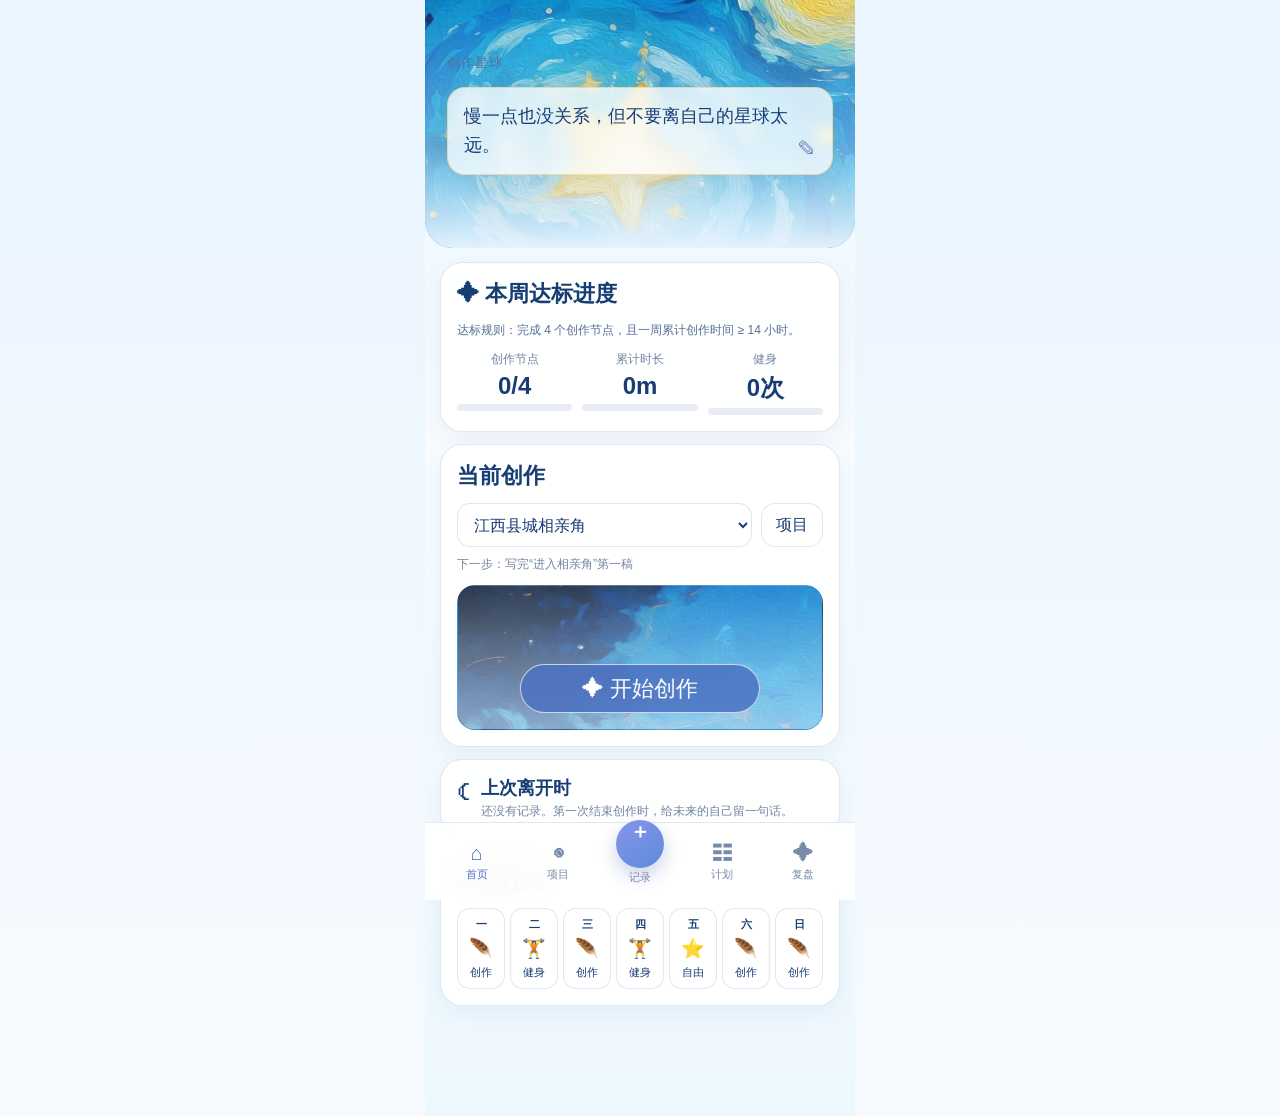
==== index.html @ fee869ae "Add files via upload" ====
<!doctype html>
<html lang="zh-CN">
<head>
<meta charset="utf-8">
<meta name="viewport" content="width=device-width,initial-scale=1,viewport-fit=cover">
<meta name="apple-mobile-web-app-capable" content="yes">
<meta name="theme-color" content="#eaf5ff">
<title>创作星球 · 测试版</title>
<style>
:root{
  --sky:#eaf5ff;--sky2:#f7fbff;--ink:#173d75;--muted:#7184a1;
  --card:rgba(255,255,255,.91);--line:rgba(113,145,188,.22);--gold:#f1bb4e;
  --violet:#7f79d8;--blue:#5a94df;--green:#5aaf8d;--cream:#fffaf1;
}
*{box-sizing:border-box}
html,body{margin:0;background:linear-gradient(180deg,var(--sky),#f7fbff);color:var(--ink);font-family:-apple-system,BlinkMacSystemFont,"SF Pro Text","PingFang SC","Hiragino Sans GB","Microsoft YaHei",sans-serif}
body{min-height:100vh}
button,input,select,textarea{font:inherit}
button{cursor:pointer}
#app{max-width:430px;margin:0 auto;min-height:100vh;padding-bottom:92px;background:linear-gradient(180deg,#eaf5ff 0%,#f8fcff 40%,#eef8ff 100%)}
.hero{height:248px;position:relative;background-size:cover;background-position:center;border-bottom-left-radius:28px;border-bottom-right-radius:28px;overflow:hidden}
.hero:after{content:"";position:absolute;inset:0;background:linear-gradient(180deg,rgba(255,255,255,.04),rgba(234,245,255,.38) 58%,rgba(234,245,255,.96))}
.heroText{position:absolute;z-index:2;left:22px;right:22px;top:max(54px,calc(env(safe-area-inset-top) + 20px))}
.kicker{font-size:13px;letter-spacing:.08em;color:#55719b}
.title{font-family:"STKaiti","KaiTi","Songti SC",serif;font-weight:700;font-size:38px;line-height:1.05;margin-top:6px;color:#173d75;text-shadow:0 1px 0 rgba(255,255,255,.65)}
.quote{margin-top:15px;background:rgba(255,255,255,.77);backdrop-filter:blur(7px);border:1px solid rgba(233,188,89,.45);border-radius:18px;padding:14px 40px 14px 16px;position:relative;font-family:"STKaiti","KaiTi","Songti SC",serif;font-size:18px;line-height:1.6;box-shadow:0 8px 24px rgba(44,88,133,.07)}
.quote .edit{position:absolute;right:10px;bottom:10px;border:0;background:transparent;color:#6e83b7;font-size:18px}
.content{padding:14px 15px 6px}
.card{background:var(--card);border:1px solid var(--line);border-radius:22px;padding:16px;box-shadow:0 8px 24px rgba(39,92,139,.07);margin-bottom:12px}
.sectionTitle{font-family:"STKaiti","KaiTi","Songti SC",serif;font-size:22px;font-weight:700;margin:0 0 12px}
.small{font-size:12px;color:var(--muted)}
.stats{display:grid;grid-template-columns:repeat(3,1fr);gap:10px}
.stat{text-align:center;min-width:0}
.stat strong{display:block;font-size:24px;font-weight:700;margin:4px 0}
.bar{height:7px;border-radius:99px;background:#e8edf5;overflow:hidden}
.bar span{display:block;height:100%;border-radius:99px;background:linear-gradient(90deg,var(--violet),var(--blue))}
.goalRule{font-size:12px;color:#577095;margin-bottom:10px;line-height:1.5}
.projectPicker{display:flex;gap:9px;align-items:center}
.projectPicker select{flex:1}
select,input,textarea{width:100%;min-height:44px;border-radius:13px;border:1px solid var(--line);padding:10px 12px;background:#fff;color:var(--ink);font-size:16px}
textarea{min-height:84px;resize:vertical}
.primary{border:0;background:linear-gradient(135deg,#7488de,#5f91dc);color:#fff;border-radius:16px;min-height:48px;padding:10px 18px;font-weight:700;box-shadow:0 7px 16px rgba(79,105,190,.2)}
.secondary{border:1px solid var(--line);background:#fff;color:var(--ink);border-radius:14px;min-height:44px;padding:9px 14px}
.createGate{margin-top:12px;border-radius:18px;overflow:hidden;position:relative;height:145px;background-image:linear-gradient(180deg,rgba(255,255,255,.1),rgba(255,255,255,.35)),url("./hero5.jpg");background-size:cover;background-position:center 58%;border:1px solid rgba(91,137,193,.18)}
.createGate:after{content:"";position:absolute;inset:0;background:linear-gradient(180deg,rgba(255,255,255,.05),rgba(255,255,255,.28))}
.gateButton{position:absolute;z-index:2;left:50%;bottom:16px;transform:translateX(-50%);width:66%;min-height:49px;border:1px solid rgba(255,255,255,.7);background:rgba(75,112,194,.84);backdrop-filter:blur(6px);color:white;border-radius:999px;font-family:"STKaiti","KaiTi",serif;font-size:22px}
.nextStep{display:flex;gap:10px;align-items:flex-start}
.nextStep .moon{font-size:27px}
.weekStrip{display:grid;grid-template-columns:repeat(7,1fr);gap:5px}
.dayChip{text-align:center;border:1px solid var(--line);background:#fff;border-radius:13px;padding:8px 2px;font-size:11px;min-width:0}
.dayChip .icon{font-size:19px;display:block;margin:5px 0}
.dayChip.done{background:#f2f0ff}
.projectItem{display:grid;grid-template-columns:56px 1fr auto;gap:11px;align-items:center;padding:12px 0;border-bottom:1px solid var(--line)}
.projectItem:last-child{border-bottom:0}
.projectThumb{width:56px;height:56px;border-radius:15px;background-size:cover;background-position:center}
.projectName{font-weight:700;font-size:17px}
.tag{display:inline-block;font-size:11px;border-radius:999px;padding:3px 8px;background:#eef1ff;color:#6b70b7;margin-left:6px}
.pill{border:1px solid #8aa4da;background:#fff;color:#506ba8;border-radius:999px;padding:8px 11px;font-size:12px;white-space:nowrap}
.addRow{display:grid;grid-template-columns:1fr auto;gap:8px}
.weekRow{display:grid;grid-template-columns:48px 1fr auto;gap:10px;align-items:center;padding:11px 0;border-bottom:1px solid var(--line)}
.weekRow:last-child{border-bottom:0}
.dayBadge{height:38px;display:grid;place-items:center;border-radius:12px;background:#f0f3ff;font-family:"STKaiti","KaiTi",serif;font-size:17px}
.weekMeta{font-size:13px;color:#657b9c;margin-top:3px}
.editBtn{border:0;background:#f6f8ff;color:#6c79b9;border-radius:12px;padding:9px 10px}
.timer{font-size:46px;text-align:center;letter-spacing:.04em;font-weight:700;color:#5d84c8;font-variant-numeric:tabular-nums;padding:20px 0}
.sessionMeta{display:grid;grid-template-columns:1fr 1fr;gap:9px}
.moods{display:flex;gap:8px}
.mood{flex:1;border:1px solid var(--line);background:#fff;border-radius:13px;min-height:45px}
.mood.sel{background:#eff2ff;border-color:#8f98dc}
.reviewGrid{display:grid;grid-template-columns:1fr 1fr;gap:10px}
.reviewBox{background:#fff;border:1px solid var(--line);border-radius:16px;padding:13px}
.listLine{display:flex;justify-content:space-between;gap:12px;padding:8px 0;border-bottom:1px dashed var(--line);font-size:14px}
.bottomNav{position:fixed;z-index:20;left:50%;transform:translateX(-50%);bottom:0;width:min(430px,100%);background:rgba(255,255,255,.93);backdrop-filter:blur(18px);border-top:1px solid var(--line);padding:8px 12px calc(8px + env(safe-area-inset-bottom));display:grid;grid-template-columns:repeat(5,1fr);gap:2px}
.nav{border:0;background:transparent;color:#778aa8;padding:7px 2px;font-size:11px}
.nav b{display:block;font-size:20px;line-height:1.15;margin-bottom:2px}
.nav.active{color:#4d6fc2}
.plus{width:48px;height:48px;border-radius:50%;margin:-18px auto 0;background:linear-gradient(145deg,#8795e9,#5d8bdb);color:white;font-size:29px;box-shadow:0 8px 18px rgba(72,98,181,.28)}
.page{display:none}.page.active{display:block}
.modal{position:fixed;z-index:50;inset:0;background:rgba(34,53,86,.28);display:none;align-items:flex-end;justify-content:center}
.modal.open{display:flex}
.sheet{width:min(430px,100%);background:#f8fbff;border-radius:26px 26px 0 0;padding:18px 16px calc(18px + env(safe-area-inset-bottom));max-height:82vh;overflow:auto}
.formLabel{font-size:13px;color:#627897;margin:12px 0 6px}
.row2{display:grid;grid-template-columns:1fr 1fr;gap:8px}
.actionRow{display:flex;gap:8px;margin-top:14px}
.actionRow button{flex:1}
.toast{position:fixed;z-index:80;left:50%;transform:translateX(-50%);bottom:95px;background:#23466f;color:#fff;padding:10px 14px;border-radius:999px;font-size:13px;opacity:0;pointer-events:none;transition:.2s}
.toast.show{opacity:1}
@media(max-width:370px){.title{font-size:34px}.stats{gap:5px}.stat strong{font-size:20px}.weekStrip{gap:3px}.dayChip{font-size:10px}}
</style>
<link rel="manifest" href="./manifest.webmanifest"><link rel="apple-touch-icon" href="./icon-192.png"></head>
<body>
<div id="app">

<section id="home" class="page active">
  <div class="hero" style="background-image:url('./hero1.jpg')">
    <div class="heroText">
      <div class="kicker">创作星球</div>
      <div class="quote"><span id="homeQuote">慢一点也没关系，但不要离自己的星球太远。</span><button class="edit" id="editQuote">✎</button></div>
    </div>
  </div>
  <div class="content">
    <div class="card">
      <div class="sectionTitle">✦ 本周达标进度</div>
      <div class="goalRule">达标规则：完成 4 个创作节点，且一周累计创作时间 ≥ 14 小时。</div>
      <div class="stats">
        <div class="stat"><span class="small">创作节点</span><strong id="nodeStat">0/4</strong><div class="bar"><span id="nodeBar" style="width:0%"></span></div></div>
        <div class="stat"><span class="small">累计时长</span><strong id="weekTimeStat">0h</strong><div class="bar"><span id="timeBar" style="width:0%"></span></div></div>
        <div class="stat"><span class="small">健身</span><strong id="gymStat">0次</strong><div class="bar"><span id="gymBar" style="width:0%;background:linear-gradient(90deg,#7ac1a3,#5aaa8d)"></span></div></div>
      </div>
    </div>

    <div class="card">
      <div class="sectionTitle">当前创作</div>
      <div class="projectPicker"><select id="homeProject"></select><button class="secondary" id="goProjects">项目</button></div>
      <div class="small" style="margin-top:9px">下一步：<span id="homeNext">给这个项目留一个下一步入口。</span></div>
      <div class="createGate">
        <button class="gateButton" id="startFromHome">✦ 开始创作</button>
      </div>
    </div>

    <div class="card nextStep">
      <div class="moon">☾</div>
      <div><div class="sectionTitle" style="font-size:18px;margin-bottom:3px">上次离开时</div><div id="lastLeave" class="small">还没有记录。第一次结束创作时，给未来的自己留一句话。</div></div>
    </div>

    <div class="card">
      <div class="sectionTitle">本周计划</div>
      <div id="weekStrip" class="weekStrip"></div>
    </div>
  </div>
</section>

<section id="projects" class="page">
  <div class="hero" style="background-image:url('./hero2.jpg')">
    <div class="heroText"><div class="kicker">把每一个想法，孕育成一颗星球</div><div class="title">项目星系</div></div>
  </div>
  <div class="content">
    <div class="card">
      <div class="sectionTitle">✦ 开启一个新星球</div>
      <div class="addRow"><input id="newProjectName" placeholder="项目名，例如：县城就业"><button class="primary" id="addProject">＋ 新建</button></div>
    </div>
    <div class="card">
      <div class="sectionTitle">我的项目</div>
      <div id="projectList"></div>
    </div>
  </div>
</section>

<section id="session" class="page">
  <div class="hero" style="background-image:url('./hero5.jpg')">
    <div class="heroText"><div class="kicker">走进那条路，进入你的故事</div><div class="title">开始创作</div></div>
  </div>
  <div class="content">
    <div class="card">
      <div class="formLabel">选择项目</div><select id="sessionProject"></select>
      <div class="formLabel">这次做什么</div>
      <div class="sessionMeta"><select id="sessionType"><option>写作</option><option>研究</option><option>剪辑</option><option>拍摄</option><option>采访</option><option>分镜</option><option>阅读输入</option><option>复盘</option><option>其他</option></select><input id="sessionGoal" placeholder="只推进一件事"></div>
      <div id="timer" class="timer">00:00:00</div>
      <div class="actionRow"><button class="primary" id="timerBtn">开始计时</button><button class="secondary" id="manualBtn">手动补录</button></div>
    </div>
  </div>
</section>

<section id="week" class="page">
  <div class="hero" style="background-image:url('./hero4.jpg')">
    <div class="heroText"><div class="kicker">计划是边界，不是考勤</div><div class="title">本周计划</div></div>
  </div>
  <div class="content">
    <div class="card">
      <div class="sectionTitle">七天都可以调整</div>
      <div class="small">默认周二、周四健身；周一、周三、周六、周日为创作节点。任何一天都可改类型、时间和是否算创作节点。</div>
      <div id="weekList" style="margin-top:8px"></div>
    </div>
  </div>
</section>

<section id="review" class="page">
  <div class="hero" style="background-image:url('./hero3.jpg')">
    <div class="heroText"><div class="kicker">每一次回望，都是与未来的自己对话</div><div class="title">本周复盘</div></div>
  </div>
  <div class="content">
    <div class="card">
      <div class="sectionTitle">本周结果</div>
      <div class="stats">
        <div class="stat"><span class="small">创作节点</span><strong id="reviewNodes">0/4</strong></div>
        <div class="stat"><span class="small">累计创作</span><strong id="reviewHours">0h</strong></div>
        <div class="stat"><span class="small">是否达标</span><strong id="reviewPass">未达标</strong></div>
      </div>
    </div>
    <div class="reviewGrid">
      <div class="reviewBox"><div class="sectionTitle" style="font-size:18px">时间去了哪里</div><div id="typeBreak"></div></div>
      <div class="reviewBox"><div class="sectionTitle" style="font-size:18px">项目投入</div><div id="projectBreak"></div></div>
    </div>
    <div class="card">
      <div class="sectionTitle">这周我做成了什么</div><textarea id="weekDone" placeholder="一句话就够了。"></textarea>
      <div class="sectionTitle" style="margin-top:14px">下周最重要的一个作品增量</div><input id="nextWeekGoal" placeholder="例如：写完相亲角前两部分">
      <button class="primary" id="saveReview" style="width:100%;margin-top:12px">保存本周复盘</button>
    </div>
    <div class="card">
      <div class="sectionTitle">最近创作记录</div>
      <div id="recentLogs"></div>
    </div>
  </div>
</section>

<nav class="bottomNav">
  <button class="nav active" data-page="home"><b>⌂</b>首页</button>
  <button class="nav" data-page="projects"><b>◉</b>项目</button>
  <button class="nav" data-page="session"><b class="plus">＋</b>记录</button>
  <button class="nav" data-page="week"><b>☷</b>计划</button>
  <button class="nav" data-page="review"><b>✦</b>复盘</button>
</nav>
</div>

<div id="quoteModal" class="modal"><div class="sheet">
  <div class="sectionTitle">修改顶部鼓励语</div><textarea id="quoteInput"></textarea>
  <div class="actionRow"><button class="secondary" data-close>取消</button><button class="primary" id="saveQuote">保存</button></div>
</div></div>

<div id="planModal" class="modal"><div class="sheet">
  <div class="sectionTitle" id="planTitle">调整计划</div>
  <div class="formLabel">类型</div><select id="planType"><option>创作</option><option>健身</option><option>自由</option><option>休息</option></select>
  <div class="row2"><div><div class="formLabel">开始</div><input id="planStart" type="time"></div><div><div class="formLabel">结束</div><input id="planEnd" type="time"></div></div>
  <div class="formLabel">是否计为创作节点</div><select id="planNode"><option value="true">是</option><option value="false">否</option></select>
  <div class="formLabel">备注</div><input id="planNote" placeholder="例如：完整创作日 / 健身">
  <div class="actionRow"><button class="secondary" data-close>取消</button><button class="primary" id="savePlan">保存</button></div>
</div></div>

<div id="endModal" class="modal"><div class="sheet">
  <div class="sectionTitle">结束这次创作</div>
  <div class="small">本次时长：<b id="endDuration">0分钟</b></div>
  <div class="formLabel">这次推进了什么？</div><textarea id="endDone"></textarea>
  <div class="formLabel">下一次从哪里继续？</div><textarea id="endNext"></textarea>
  <div class="formLabel">今天进入状态怎么样？</div>
  <div class="moods"><button class="mood" data-mood="很难进去">😵 很难</button><button class="mood" data-mood="慢慢进去了">🙂 慢慢进入</button><button class="mood" data-mood="很沉浸">✦ 很沉浸</button></div>
  <div class="actionRow"><button class="secondary" data-close>返回计时</button><button class="primary" id="saveSession">保存记录</button></div>
</div></div>

<div id="manualModal" class="modal"><div class="sheet">
  <div class="sectionTitle">手动补录</div>
  <div class="formLabel">日期</div><input id="manualDate" type="date">
  <div class="row2"><div><div class="formLabel">项目</div><select id="manualProject"></select></div><div><div class="formLabel">类型</div><select id="manualType"><option>写作</option><option>研究</option><option>剪辑</option><option>拍摄</option><option>采访</option><option>分镜</option><option>阅读输入</option><option>复盘</option><option>其他</option></select></div></div>
  <div class="formLabel">分钟</div><input id="manualMinutes" type="number" min="1" max="900" value="60">
  <div class="formLabel">推进了什么</div><textarea id="manualDone"></textarea>
  <div class="actionRow"><button class="secondary" data-close>取消</button><button class="primary" id="saveManual">保存</button></div>
</div></div>

<div id="toast" class="toast">已保存</div>

<script>
(()=>{
const KEY="creativePlanetPrototypeV2";
const defaults={
 quote:"慢一点也没关系，但不要离自己的星球太远。",
 projects:[
  {id:"p1",name:"江西县城相亲角",stage:"口稿阶段",next:"写完“进入相亲角”第一稿"},
  {id:"p2",name:"神明的观众席",stage:"复盘阶段",next:"整理人物与声音复盘"},
  {id:"p3",name:"人类研究报告",stage:"设定阶段",next:"补人物与世界观笔记"}
 ],
 currentProject:"p1",
 week:[
  {day:"周一",type:"创作",start:"21:00",end:"22:00",node:true,note:"创作连接"},
  {day:"周二",type:"健身",start:"19:30",end:"21:00",node:false,note:"健身 / 运动"},
  {day:"周三",type:"创作",start:"21:00",end:"22:00",node:true,note:"推进项目"},
  {day:"周四",type:"健身",start:"19:30",end:"21:00",node:false,note:"健身 / 运动"},
  {day:"周五",type:"自由",start:"",end:"",node:false,note:"休息 / 社交 / 活动"},
  {day:"周六",type:"创作",start:"09:30",end:"18:30",node:true,note:"完整创作日"},
  {day:"周日",type:"创作",start:"14:00",end:"18:00",node:true,note:"半天创作"}
 ],
 logs:[],
 review:{done:"",goal:""},
 timer:null
};
let S;
try{S=JSON.parse(localStorage.getItem(KEY))||defaults}catch(e){S=defaults}
S={...defaults,...S};
S.projects=S.projects?.length?S.projects:defaults.projects;
S.week=S.week?.length===7?S.week:defaults.week;
S.logs=Array.isArray(S.logs)?S.logs:[];
const $=id=>document.getElementById(id);
const save=()=>localStorage.setItem(KEY,JSON.stringify(S));
const esc=s=>String(s??"").replace(/[&<>"']/g,c=>({"&":"&amp;","<":"&lt;",">":"&gt;",'"':"&quot;","'":"&#39;"}[c]));
function toast(t){$("toast").textContent=t;$("toast").classList.add("show");setTimeout(()=>$("toast").classList.remove("show"),1400)}
function iso(d=new Date()){return d.getFullYear()+"-"+String(d.getMonth()+1).padStart(2,"0")+"-"+String(d.getDate()).padStart(2,"0")}
function startWeek(){let d=new Date();d.setHours(0,0,0,0);let n=(d.getDay()+6)%7;d.setDate(d.getDate()-n);return d}
function inThisWeek(date){let d=new Date(date+"T12:00:00"),a=startWeek(),b=new Date(a);b.setDate(b.getDate()+7);return d>=a&&d<b}
function weeklyLogs(){return S.logs.filter(l=>inThisWeek(l.date))}
function minsFmt(m){if(m<60)return m+"m";let h=Math.floor(m/60),r=m%60;return r?h+"h "+r+"m":h+"h"}
function getProject(id){return S.projects.find(p=>p.id===id)||S.projects[0]}
function current(){return getProject(S.currentProject)}
function iconFor(t){return t==="创作"?"🪶":t==="健身"?"🏋️":t==="自由"?"⭐":"☾"}
function refreshSelects(){
 const opts=S.projects.map(p=>`<option value="${p.id}">${esc(p.name)}</option>`).join("");
 ["homeProject","sessionProject","manualProject"].forEach(id=>{$(id).innerHTML=opts});
 $("homeProject").value=S.currentProject;$("sessionProject").value=S.currentProject;$("manualProject").value=S.currentProject;
}
function nodeCount(){
 const logs=weeklyLogs();
 // node is complete when a creative-node day has any logged creative time OR the user manually completed via a log that day.
 const ws=startWeek();
 return S.week.filter((w,i)=>{
   if(!w.node)return false;
   let d=new Date(ws);d.setDate(d.getDate()+i);let ds=iso(d);
   return logs.some(l=>l.date===ds && l.minutes>0);
 }).length;
}
function gymCount(){
 const ws=startWeek(),logs=weeklyLogs();
 return S.week.filter((w,i)=>{
   if(w.type!=="健身")return false;
   let d=new Date(ws);d.setDate(d.getDate()+i);let ds=iso(d);
   return logs.some(l=>l.date===ds && l.type==="健身");
 }).length;
}
function weekMinutes(){return weeklyLogs().filter(l=>l.type!=="健身").reduce((a,b)=>a+Number(b.minutes||0),0)}
function renderHome(){
 $("homeQuote").textContent=S.quote;
 const nc=nodeCount(),wm=weekMinutes(),gc=gymCount();
 $("nodeStat").textContent=nc+"/4";$("weekTimeStat").textContent=minsFmt(wm);$("gymStat").textContent=gc+"次";
 $("nodeBar").style.width=Math.min(100,nc/4*100)+"%";$("timeBar").style.width=Math.min(100,wm/840*100)+"%";$("gymBar").style.width=Math.min(100,gc/2*100)+"%";
 const p=current();$("homeProject").value=p.id;$("homeNext").textContent=p.next||"给这个项目留一个下一步入口。";
 const recent=[...S.logs].sort((a,b)=>(b.date+b.createdAt).localeCompare(a.date+a.createdAt))[0];
 $("lastLeave").textContent=recent?.next?recent.next:"还没有记录。第一次结束创作时，给未来的自己留一句话。";
 const ws=startWeek();$("weekStrip").innerHTML=S.week.map((w,i)=>{let d=new Date(ws);d.setDate(d.getDate()+i);let done=S.logs.some(l=>l.date===iso(d)&&l.minutes>0&&(w.node?true:l.type==="健身"));return `<div class="dayChip ${done?"done":""}"><b>${w.day.replace("周","")}</b><span class="icon">${iconFor(w.type)}</span>${esc(w.type)}${done?"<div>✓</div>":""}</div>`}).join("");
}
function renderProjects(){
 $("projectList").innerHTML=S.projects.map((p,i)=>{
   let m=S.logs.filter(l=>l.projectId===p.id).reduce((a,b)=>a+Number(b.minutes||0),0);
   return `<div class="projectItem">
     <div class="projectThumb" style="background-image:url('${['./hero1.jpg','./hero2.jpg','./hero3.jpg'][i%3]}')"></div>
     <div><div class="projectName">${esc(p.name)}<span class="tag">${esc(p.stage||"进行中")}</span></div><div class="small" style="margin-top:4px">累计 ${minsFmt(m)} · 下一步：${esc(p.next||"未设置")}</div></div>
     <button class="pill" data-current="${p.id}">${S.currentProject===p.id?"当前项目":"设为当前"}</button></div>`;
 }).join("");
 document.querySelectorAll("[data-current]").forEach(b=>b.onclick=()=>{S.currentProject=b.dataset.current;save();refreshAll();toast("已切换当前项目")});
}
function renderWeek(){
 $("weekList").innerHTML=S.week.map((w,i)=>`<div class="weekRow"><div class="dayBadge">${w.day}</div><div><b>${iconFor(w.type)} ${esc(w.type)}</b><div class="weekMeta">${w.start&&w.end?w.start+"–"+w.end:"自由安排"} · ${w.node?"计入创作节点":"不计创作节点"} · ${esc(w.note||"")}</div></div><button class="editBtn" data-editday="${i}">调整</button></div>`).join("");
 document.querySelectorAll("[data-editday]").forEach(b=>b.onclick=()=>openPlan(Number(b.dataset.editday)));
}
function groupBy(field){
 const m={};weeklyLogs().filter(l=>l.type!=="健身").forEach(l=>{let k=field==="project"?getProject(l.projectId)?.name||"未知":l.type;m[k]=(m[k]||0)+Number(l.minutes||0)});return Object.entries(m).sort((a,b)=>b[1]-a[1])
}
function renderReview(){
 const n=nodeCount(),m=weekMinutes();$("reviewNodes").textContent=n+"/4";$("reviewHours").textContent=minsFmt(m);$("reviewPass").textContent=(n>=4&&m>=840)?"已达标":"未达标";
 $("typeBreak").innerHTML=groupBy("type").map(([k,v])=>`<div class="listLine"><span>${esc(k)}</span><b>${minsFmt(v)}</b></div>`).join("")||'<div class="small">还没有本周记录。</div>';
 $("projectBreak").innerHTML=groupBy("project").map(([k,v])=>`<div class="listLine"><span>${esc(k)}</span><b>${minsFmt(v)}</b></div>`).join("")||'<div class="small">还没有本周记录。</div>';
 $("weekDone").value=S.review?.done||"";$("nextWeekGoal").value=S.review?.goal||"";
 $("recentLogs").innerHTML=[...S.logs].sort((a,b)=>(b.date+b.createdAt).localeCompare(a.date+a.createdAt)).slice(0,8).map(l=>`<div class="listLine"><span>${l.date} · ${esc(getProject(l.projectId)?.name||"项目")} · ${esc(l.type)}</span><b>${minsFmt(l.minutes)}</b></div>`).join("")||'<div class="small">还没有创作记录。</div>';
}
function refreshAll(){refreshSelects();renderHome();renderProjects();renderWeek();renderReview()}
function showPage(id){document.querySelectorAll(".page").forEach(p=>p.classList.toggle("active",p.id===id));document.querySelectorAll(".nav").forEach(n=>n.classList.toggle("active",n.dataset.page===id));window.scrollTo({top:0,behavior:"smooth"});if(id==="review")renderReview()}
document.querySelectorAll(".nav").forEach(n=>n.onclick=()=>showPage(n.dataset.page));
$("goProjects").onclick=()=>showPage("projects");
$("homeProject").onchange=e=>{S.currentProject=e.target.value;save();refreshAll()};
$("startFromHome").onclick=()=>{$("sessionProject").value=S.currentProject;showPage("session")};

function openModal(id){$(id).classList.add("open")}
function closeModals(){document.querySelectorAll(".modal").forEach(m=>m.classList.remove("open"))}
document.querySelectorAll("[data-close]").forEach(b=>b.onclick=closeModals);
document.querySelectorAll(".modal").forEach(m=>m.addEventListener("click",e=>{if(e.target===m)closeModals()}));

$("editQuote").onclick=()=>{$("quoteInput").value=S.quote;openModal("quoteModal")};
$("saveQuote").onclick=()=>{S.quote=$("quoteInput").value.trim()||defaults.quote;save();renderHome();closeModals();toast("鼓励语已保存")};

$("addProject").onclick=()=>{let name=$("newProjectName").value.trim();if(!name)return toast("先给项目起个名字");let id="p"+Date.now();S.projects.push({id,name,stage:"新项目",next:"写下这个项目的下一步"});S.currentProject=id;$("newProjectName").value="";save();refreshAll();toast("新项目已建立")};

let editingDay=0;
function openPlan(i){editingDay=i;let w=S.week[i];$("planTitle").textContent="调整"+w.day+"计划";$("planType").value=w.type;$("planStart").value=w.start||"";$("planEnd").value=w.end||"";$("planNode").value=String(!!w.node);$("planNote").value=w.note||"";openModal("planModal")}
$("savePlan").onclick=()=>{let w=S.week[editingDay];w.type=$("planType").value;w.start=$("planStart").value;w.end=$("planEnd").value;w.node=$("planNode").value==="true";w.note=$("planNote").value.trim();save();refreshAll();closeModals();toast("本周计划已调整")};

let interval=null, elapsed=0, selectedMood="";
function timerText(s){let h=Math.floor(s/3600),m=Math.floor((s%3600)/60),x=s%60;return [h,m,x].map(v=>String(v).padStart(2,"0")).join(":")}
function resumeTimer(){
 if(!S.timer)return;
 elapsed=Math.max(0,Math.floor((Date.now()-S.timer.startedAt)/1000));
 $("timer").textContent=timerText(elapsed);
 clearInterval(interval);interval=setInterval(()=>{elapsed=Math.max(0,Math.floor((Date.now()-S.timer.startedAt)/1000));$("timer").textContent=timerText(elapsed)},1000);
 $("timerBtn").textContent="结束并记录";
}
$("timerBtn").onclick=()=>{
 if(!S.timer){
   S.timer={startedAt:Date.now(),projectId:$("sessionProject").value,type:$("sessionType").value,goal:$("sessionGoal").value.trim()};save();resumeTimer();toast("开始创作");
 }else{
   clearInterval(interval);elapsed=Math.max(60,Math.floor((Date.now()-S.timer.startedAt)/1000));$("endDuration").textContent=minsFmt(Math.max(1,Math.round(elapsed/60)));$("endDone").value=S.timer.goal||"";$("endNext").value="";selectedMood="";document.querySelectorAll(".mood").forEach(b=>b.classList.remove("sel"));openModal("endModal");
 }
};
$("manualBtn").onclick=()=>{$("manualDate").value=iso();$("manualProject").value=$("sessionProject").value;$("manualType").value=$("sessionType").value;openModal("manualModal")};
document.querySelectorAll(".mood").forEach(b=>b.onclick=()=>{selectedMood=b.dataset.mood;document.querySelectorAll(".mood").forEach(x=>x.classList.toggle("sel",x===b))});
$("saveSession").onclick=()=>{
 if(!S.timer)return;
 let mins=Math.max(1,Math.round((Date.now()-S.timer.startedAt)/60000));
 S.logs.push({date:iso(),minutes:mins,projectId:S.timer.projectId,type:S.timer.type,done:$("endDone").value.trim(),next:$("endNext").value.trim(),mood:selectedMood,createdAt:new Date().toISOString()});
 let p=getProject(S.timer.projectId);if(p&&$("endNext").value.trim())p.next=$("endNext").value.trim();
 S.timer=null;save();$("timer").textContent="00:00:00";$("timerBtn").textContent="开始计时";closeModals();refreshAll();toast("这次创作已记录");showPage("home");
};
$("saveManual").onclick=()=>{
 let mins=Math.max(1,Math.min(900,Number($("manualMinutes").value)||0));if(!mins)return;
 S.logs.push({date:$("manualDate").value||iso(),minutes:mins,projectId:$("manualProject").value,type:$("manualType").value,done:$("manualDone").value.trim(),next:"",mood:"",createdAt:new Date().toISOString()});
 save();closeModals();refreshAll();toast("已补录");
};
$("saveReview").onclick=()=>{S.review={done:$("weekDone").value.trim(),goal:$("nextWeekGoal").value.trim()};save();toast("本周复盘已保存")};
$("sessionProject").onchange=e=>{S.currentProject=e.target.value;save();refreshAll()};

refreshAll();if(S.timer)resumeTimer();
})();
</script>
<script>if("serviceWorker" in navigator){navigator.serviceWorker.register("./sw.js").catch(()=>{})}</script></body></html>
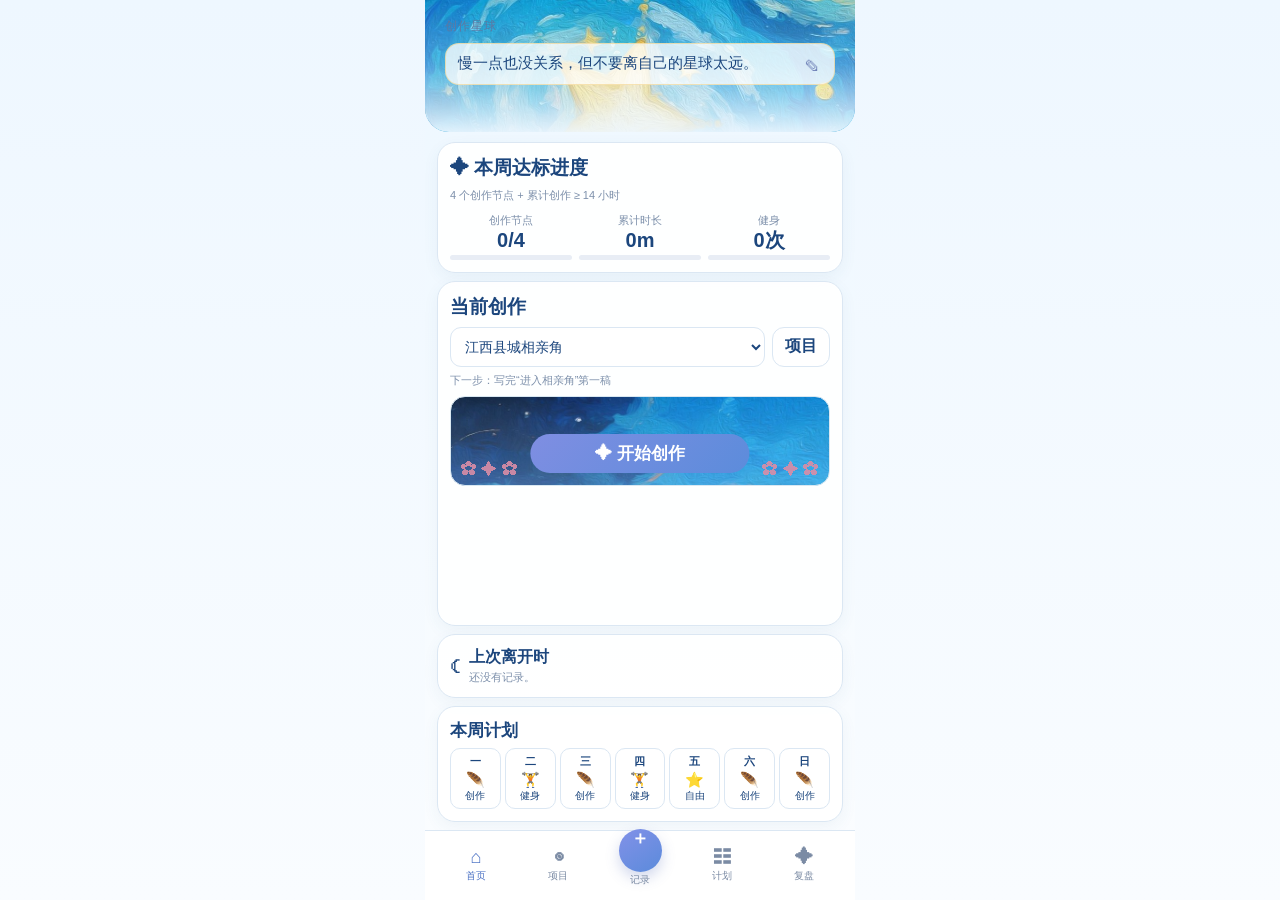
==== commit e8fe56ff: "Switch Creative Planet to iPhone single-screen layout" ====
--- a/index.html
+++ b/index.html
@@ -3,202 +3,88 @@
 <head>
 <meta charset="utf-8">
 <meta name="viewport" content="width=device-width,initial-scale=1,viewport-fit=cover">
+<meta name="theme-color" content="#eef7ff">
 <meta name="apple-mobile-web-app-capable" content="yes">
-<meta name="theme-color" content="#eaf5ff">
-<title>创作星球 · 测试版</title>
-<style>
-:root{
-  --sky:#eaf5ff;--sky2:#f7fbff;--ink:#173d75;--muted:#7184a1;
-  --card:rgba(255,255,255,.91);--line:rgba(113,145,188,.22);--gold:#f1bb4e;
-  --violet:#7f79d8;--blue:#5a94df;--green:#5aaf8d;--cream:#fffaf1;
-}
-*{box-sizing:border-box}
-html,body{margin:0;background:linear-gradient(180deg,var(--sky),#f7fbff);color:var(--ink);font-family:-apple-system,BlinkMacSystemFont,"SF Pro Text","PingFang SC","Hiragino Sans GB","Microsoft YaHei",sans-serif}
-body{min-height:100vh}
-button,input,select,textarea{font:inherit}
-button{cursor:pointer}
-#app{max-width:430px;margin:0 auto;min-height:100vh;padding-bottom:92px;background:linear-gradient(180deg,#eaf5ff 0%,#f8fcff 40%,#eef8ff 100%)}
-.hero{height:248px;position:relative;background-size:cover;background-position:center;border-bottom-left-radius:28px;border-bottom-right-radius:28px;overflow:hidden}
-.hero:after{content:"";position:absolute;inset:0;background:linear-gradient(180deg,rgba(255,255,255,.04),rgba(234,245,255,.38) 58%,rgba(234,245,255,.96))}
-.heroText{position:absolute;z-index:2;left:22px;right:22px;top:max(54px,calc(env(safe-area-inset-top) + 20px))}
-.kicker{font-size:13px;letter-spacing:.08em;color:#55719b}
-.title{font-family:"STKaiti","KaiTi","Songti SC",serif;font-weight:700;font-size:38px;line-height:1.05;margin-top:6px;color:#173d75;text-shadow:0 1px 0 rgba(255,255,255,.65)}
-.quote{margin-top:15px;background:rgba(255,255,255,.77);backdrop-filter:blur(7px);border:1px solid rgba(233,188,89,.45);border-radius:18px;padding:14px 40px 14px 16px;position:relative;font-family:"STKaiti","KaiTi","Songti SC",serif;font-size:18px;line-height:1.6;box-shadow:0 8px 24px rgba(44,88,133,.07)}
-.quote .edit{position:absolute;right:10px;bottom:10px;border:0;background:transparent;color:#6e83b7;font-size:18px}
-.content{padding:14px 15px 6px}
-.card{background:var(--card);border:1px solid var(--line);border-radius:22px;padding:16px;box-shadow:0 8px 24px rgba(39,92,139,.07);margin-bottom:12px}
-.sectionTitle{font-family:"STKaiti","KaiTi","Songti SC",serif;font-size:22px;font-weight:700;margin:0 0 12px}
-.small{font-size:12px;color:var(--muted)}
-.stats{display:grid;grid-template-columns:repeat(3,1fr);gap:10px}
-.stat{text-align:center;min-width:0}
-.stat strong{display:block;font-size:24px;font-weight:700;margin:4px 0}
-.bar{height:7px;border-radius:99px;background:#e8edf5;overflow:hidden}
-.bar span{display:block;height:100%;border-radius:99px;background:linear-gradient(90deg,var(--violet),var(--blue))}
-.goalRule{font-size:12px;color:#577095;margin-bottom:10px;line-height:1.5}
-.projectPicker{display:flex;gap:9px;align-items:center}
-.projectPicker select{flex:1}
-select,input,textarea{width:100%;min-height:44px;border-radius:13px;border:1px solid var(--line);padding:10px 12px;background:#fff;color:var(--ink);font-size:16px}
-textarea{min-height:84px;resize:vertical}
-.primary{border:0;background:linear-gradient(135deg,#7488de,#5f91dc);color:#fff;border-radius:16px;min-height:48px;padding:10px 18px;font-weight:700;box-shadow:0 7px 16px rgba(79,105,190,.2)}
-.secondary{border:1px solid var(--line);background:#fff;color:var(--ink);border-radius:14px;min-height:44px;padding:9px 14px}
-.createGate{margin-top:12px;border-radius:18px;overflow:hidden;position:relative;height:145px;background-image:linear-gradient(180deg,rgba(255,255,255,.1),rgba(255,255,255,.35)),url("./hero5.jpg");background-size:cover;background-position:center 58%;border:1px solid rgba(91,137,193,.18)}
-.createGate:after{content:"";position:absolute;inset:0;background:linear-gradient(180deg,rgba(255,255,255,.05),rgba(255,255,255,.28))}
-.gateButton{position:absolute;z-index:2;left:50%;bottom:16px;transform:translateX(-50%);width:66%;min-height:49px;border:1px solid rgba(255,255,255,.7);background:rgba(75,112,194,.84);backdrop-filter:blur(6px);color:white;border-radius:999px;font-family:"STKaiti","KaiTi",serif;font-size:22px}
-.nextStep{display:flex;gap:10px;align-items:flex-start}
-.nextStep .moon{font-size:27px}
-.weekStrip{display:grid;grid-template-columns:repeat(7,1fr);gap:5px}
-.dayChip{text-align:center;border:1px solid var(--line);background:#fff;border-radius:13px;padding:8px 2px;font-size:11px;min-width:0}
-.dayChip .icon{font-size:19px;display:block;margin:5px 0}
-.dayChip.done{background:#f2f0ff}
-.projectItem{display:grid;grid-template-columns:56px 1fr auto;gap:11px;align-items:center;padding:12px 0;border-bottom:1px solid var(--line)}
-.projectItem:last-child{border-bottom:0}
-.projectThumb{width:56px;height:56px;border-radius:15px;background-size:cover;background-position:center}
-.projectName{font-weight:700;font-size:17px}
-.tag{display:inline-block;font-size:11px;border-radius:999px;padding:3px 8px;background:#eef1ff;color:#6b70b7;margin-left:6px}
-.pill{border:1px solid #8aa4da;background:#fff;color:#506ba8;border-radius:999px;padding:8px 11px;font-size:12px;white-space:nowrap}
-.addRow{display:grid;grid-template-columns:1fr auto;gap:8px}
-.weekRow{display:grid;grid-template-columns:48px 1fr auto;gap:10px;align-items:center;padding:11px 0;border-bottom:1px solid var(--line)}
-.weekRow:last-child{border-bottom:0}
-.dayBadge{height:38px;display:grid;place-items:center;border-radius:12px;background:#f0f3ff;font-family:"STKaiti","KaiTi",serif;font-size:17px}
-.weekMeta{font-size:13px;color:#657b9c;margin-top:3px}
-.editBtn{border:0;background:#f6f8ff;color:#6c79b9;border-radius:12px;padding:9px 10px}
-.timer{font-size:46px;text-align:center;letter-spacing:.04em;font-weight:700;color:#5d84c8;font-variant-numeric:tabular-nums;padding:20px 0}
-.sessionMeta{display:grid;grid-template-columns:1fr 1fr;gap:9px}
-.moods{display:flex;gap:8px}
-.mood{flex:1;border:1px solid var(--line);background:#fff;border-radius:13px;min-height:45px}
-.mood.sel{background:#eff2ff;border-color:#8f98dc}
-.reviewGrid{display:grid;grid-template-columns:1fr 1fr;gap:10px}
-.reviewBox{background:#fff;border:1px solid var(--line);border-radius:16px;padding:13px}
-.listLine{display:flex;justify-content:space-between;gap:12px;padding:8px 0;border-bottom:1px dashed var(--line);font-size:14px}
-.bottomNav{position:fixed;z-index:20;left:50%;transform:translateX(-50%);bottom:0;width:min(430px,100%);background:rgba(255,255,255,.93);backdrop-filter:blur(18px);border-top:1px solid var(--line);padding:8px 12px calc(8px + env(safe-area-inset-bottom));display:grid;grid-template-columns:repeat(5,1fr);gap:2px}
-.nav{border:0;background:transparent;color:#778aa8;padding:7px 2px;font-size:11px}
-.nav b{display:block;font-size:20px;line-height:1.15;margin-bottom:2px}
-.nav.active{color:#4d6fc2}
-.plus{width:48px;height:48px;border-radius:50%;margin:-18px auto 0;background:linear-gradient(145deg,#8795e9,#5d8bdb);color:white;font-size:29px;box-shadow:0 8px 18px rgba(72,98,181,.28)}
-.page{display:none}.page.active{display:block}
-.modal{position:fixed;z-index:50;inset:0;background:rgba(34,53,86,.28);display:none;align-items:flex-end;justify-content:center}
-.modal.open{display:flex}
-.sheet{width:min(430px,100%);background:#f8fbff;border-radius:26px 26px 0 0;padding:18px 16px calc(18px + env(safe-area-inset-bottom));max-height:82vh;overflow:auto}
-.formLabel{font-size:13px;color:#627897;margin:12px 0 6px}
-.row2{display:grid;grid-template-columns:1fr 1fr;gap:8px}
-.actionRow{display:flex;gap:8px;margin-top:14px}
-.actionRow button{flex:1}
-.toast{position:fixed;z-index:80;left:50%;transform:translateX(-50%);bottom:95px;background:#23466f;color:#fff;padding:10px 14px;border-radius:999px;font-size:13px;opacity:0;pointer-events:none;transition:.2s}
-.toast.show{opacity:1}
-@media(max-width:370px){.title{font-size:34px}.stats{gap:5px}.stat strong{font-size:20px}.weekStrip{gap:3px}.dayChip{font-size:10px}}
-</style>
-<link rel="manifest" href="./manifest.webmanifest"><link rel="apple-touch-icon" href="./icon-192.png"></head>
+<meta name="apple-mobile-web-app-status-bar-style" content="default">
+<meta name="apple-mobile-web-app-title" content="创作星球">
+<link rel="manifest" href="./manifest.webmanifest">
+<link rel="apple-touch-icon" href="./icon-192.png">
+<title>创作星球 · 单屏版</title>
+<link rel="stylesheet" href="./styles.css?v=3">
+</head>
 <body>
 <div id="app">
-
 <section id="home" class="page active">
   <div class="hero" style="background-image:url('./hero1.jpg')">
     <div class="heroText">
       <div class="kicker">创作星球</div>
-      <div class="quote"><span id="homeQuote">慢一点也没关系，但不要离自己的星球太远。</span><button class="edit" id="editQuote">✎</button></div>
+      <div class="quoteBox"><span id="homeQuote">慢一点也没关系，但不要离自己的星球太远。</span><button id="editQuote">✎</button></div>
     </div>
   </div>
   <div class="content">
-    <div class="card">
+    <div class="card homeTop">
       <div class="sectionTitle">✦ 本周达标进度</div>
-      <div class="goalRule">达标规则：完成 4 个创作节点，且一周累计创作时间 ≥ 14 小时。</div>
-      <div class="stats">
-        <div class="stat"><span class="small">创作节点</span><strong id="nodeStat">0/4</strong><div class="bar"><span id="nodeBar" style="width:0%"></span></div></div>
-        <div class="stat"><span class="small">累计时长</span><strong id="weekTimeStat">0h</strong><div class="bar"><span id="timeBar" style="width:0%"></span></div></div>
-        <div class="stat"><span class="small">健身</span><strong id="gymStat">0次</strong><div class="bar"><span id="gymBar" style="width:0%;background:linear-gradient(90deg,#7ac1a3,#5aaa8d)"></span></div></div>
+      <div class="small">4 个创作节点 + 累计创作 ≥ 14 小时</div>
+      <div class="stats" style="margin-top:7px">
+        <div class="stat"><span class="small">创作节点</span><strong id="nodeStat">0/4</strong><div class="bar"><span id="nodeBar" style="width:0"></span></div></div>
+        <div class="stat"><span class="small">累计时长</span><strong id="weekTimeStat">0h</strong><div class="bar"><span id="timeBar" style="width:0"></span></div></div>
+        <div class="stat"><span class="small">健身</span><strong id="gymStat">0次</strong><div class="bar"><span id="gymBar" style="width:0;background:linear-gradient(90deg,#78c0a2,#5ba98b)"></span></div></div>
       </div>
     </div>
-
-    <div class="card">
+    <div class="card currentCard">
       <div class="sectionTitle">当前创作</div>
-      <div class="projectPicker"><select id="homeProject"></select><button class="secondary" id="goProjects">项目</button></div>
-      <div class="small" style="margin-top:9px">下一步：<span id="homeNext">给这个项目留一个下一步入口。</span></div>
-      <div class="createGate">
-        <button class="gateButton" id="startFromHome">✦ 开始创作</button>
-      </div>
+      <div class="currentTop"><select id="homeProject"></select><button id="goProjects" class="secondary">项目</button></div>
+      <div class="small nextLine">下一步：<span id="homeNext">未设置</span></div>
+      <div class="gate"><button id="startFromHome" class="primary">✦ 开始创作</button></div>
     </div>
-
-    <div class="card nextStep">
-      <div class="moon">☾</div>
-      <div><div class="sectionTitle" style="font-size:18px;margin-bottom:3px">上次离开时</div><div id="lastLeave" class="small">还没有记录。第一次结束创作时，给未来的自己留一句话。</div></div>
-    </div>
-
-    <div class="card">
-      <div class="sectionTitle">本周计划</div>
-      <div id="weekStrip" class="weekStrip"></div>
-    </div>
+    <div class="card leaveCard"><div class="moon">☾</div><div><div class="sectionTitle" style="font-size:16px;margin:0 0 2px">上次离开时</div><div id="lastLeave" class="small">还没有记录。</div></div></div>
+    <div class="card weekCard"><div class="sectionTitle" style="font-size:17px;margin-bottom:6px">本周计划</div><div id="weekStrip" class="weekStrip"></div></div>
   </div>
 </section>
 
 <section id="projects" class="page">
-  <div class="hero" style="background-image:url('./hero2.jpg')">
-    <div class="heroText"><div class="kicker">把每一个想法，孕育成一颗星球</div><div class="title">项目星系</div></div>
-  </div>
+  <div class="hero" style="background-image:url('./hero2.jpg')"><div class="heroText"><div class="kicker">把每一个想法，孕育成一颗星球</div><div class="heroTitle">项目星系</div></div></div>
   <div class="content">
-    <div class="card">
-      <div class="sectionTitle">✦ 开启一个新星球</div>
-      <div class="addRow"><input id="newProjectName" placeholder="项目名，例如：县城就业"><button class="primary" id="addProject">＋ 新建</button></div>
-    </div>
-    <div class="card">
-      <div class="sectionTitle">我的项目</div>
-      <div id="projectList"></div>
-    </div>
+    <div class="card projectCreate"><div class="row"><input id="newProject" placeholder="输入项目名，例如：县城就业"><button id="addProject" class="primary">＋ 新建</button></div></div>
+    <div class="card projectMain"><div class="sectionTitle">我的项目</div><div id="projectCarousel" class="projectCarousel"></div></div>
+    <div class="card projectFoot"><div class="small">项目可并行存在；每次创作只选择一个。项目多时横向滑动，不占纵向空间。</div></div>
   </div>
 </section>
 
 <section id="session" class="page">
-  <div class="hero" style="background-image:url('./hero5.jpg')">
-    <div class="heroText"><div class="kicker">走进那条路，进入你的故事</div><div class="title">开始创作</div></div>
-  </div>
+  <div class="hero" style="background-image:url('./hero5.jpg')"><div class="heroText"><div class="kicker">走进花丛小径，进入你的故事</div><div class="heroTitle">开始创作</div></div></div>
   <div class="content">
-    <div class="card">
+    <div class="card sessionCard">
       <div class="formLabel">选择项目</div><select id="sessionProject"></select>
       <div class="formLabel">这次做什么</div>
-      <div class="sessionMeta"><select id="sessionType"><option>写作</option><option>研究</option><option>剪辑</option><option>拍摄</option><option>采访</option><option>分镜</option><option>阅读输入</option><option>复盘</option><option>其他</option></select><input id="sessionGoal" placeholder="只推进一件事"></div>
+      <div class="sessionGrid"><select id="sessionType"><option>写作</option><option>研究</option><option>剪辑</option><option>拍摄</option><option>采访</option><option>分镜</option><option>阅读输入</option><option>复盘</option><option>其他</option></select><input id="sessionGoal" placeholder="只推进一件事"></div>
       <div id="timer" class="timer">00:00:00</div>
-      <div class="actionRow"><button class="primary" id="timerBtn">开始计时</button><button class="secondary" id="manualBtn">手动补录</button></div>
+      <div class="sessionActions"><button id="timerBtn" class="primary">开始计时</button><button id="manualBtn" class="secondary">手动补录</button></div>
     </div>
   </div>
 </section>
 
 <section id="week" class="page">
-  <div class="hero" style="background-image:url('./hero4.jpg')">
-    <div class="heroText"><div class="kicker">计划是边界，不是考勤</div><div class="title">本周计划</div></div>
-  </div>
+  <div class="hero" style="background-image:url('./hero4.jpg')"><div class="heroText"><div class="kicker">计划是边界，不是考勤</div><div class="heroTitle">本周计划</div></div></div>
   <div class="content">
-    <div class="card">
-      <div class="sectionTitle">七天都可以调整</div>
-      <div class="small">默认周二、周四健身；周一、周三、周六、周日为创作节点。任何一天都可改类型、时间和是否算创作节点。</div>
-      <div id="weekList" style="margin-top:8px"></div>
-    </div>
+    <div class="card weekIntro"><div class="small">7 天都能改类型、时间和是否计入创作节点。</div></div>
+    <div id="weekGrid" class="weekGrid"></div>
   </div>
 </section>
 
 <section id="review" class="page">
-  <div class="hero" style="background-image:url('./hero3.jpg')">
-    <div class="heroText"><div class="kicker">每一次回望，都是与未来的自己对话</div><div class="title">本周复盘</div></div>
-  </div>
+  <div class="hero" style="background-image:url('./hero3.jpg')"><div class="heroText"><div class="kicker">每一次回望，都是与未来的自己对话</div><div class="heroTitle">本周复盘</div></div></div>
   <div class="content">
-    <div class="card">
+    <div class="card reviewTop">
       <div class="sectionTitle">本周结果</div>
-      <div class="stats">
-        <div class="stat"><span class="small">创作节点</span><strong id="reviewNodes">0/4</strong></div>
-        <div class="stat"><span class="small">累计创作</span><strong id="reviewHours">0h</strong></div>
-        <div class="stat"><span class="small">是否达标</span><strong id="reviewPass">未达标</strong></div>
-      </div>
+      <div class="stats"><div class="stat"><span class="small">节点</span><strong id="reviewNodes">0/4</strong></div><div class="stat"><span class="small">创作</span><strong id="reviewHours">0h</strong></div><div class="stat"><span class="small">达标</span><strong id="reviewPass">否</strong></div></div>
     </div>
     <div class="reviewGrid">
-      <div class="reviewBox"><div class="sectionTitle" style="font-size:18px">时间去了哪里</div><div id="typeBreak"></div></div>
-      <div class="reviewBox"><div class="sectionTitle" style="font-size:18px">项目投入</div><div id="projectBreak"></div></div>
+      <div class="reviewBox"><div class="sectionTitle" style="font-size:16px">时间去了哪里</div><div id="typeBreak"></div></div>
+      <div class="reviewBox"><div class="sectionTitle" style="font-size:16px">项目投入</div><div id="projectBreak"></div></div>
     </div>
-    <div class="card">
-      <div class="sectionTitle">这周我做成了什么</div><textarea id="weekDone" placeholder="一句话就够了。"></textarea>
-      <div class="sectionTitle" style="margin-top:14px">下周最重要的一个作品增量</div><input id="nextWeekGoal" placeholder="例如：写完相亲角前两部分">
-      <button class="primary" id="saveReview" style="width:100%;margin-top:12px">保存本周复盘</button>
-    </div>
-    <div class="card">
-      <div class="sectionTitle">最近创作记录</div>
-      <div id="recentLogs"></div>
+    <div class="card reviewFoot">
+      <div class="reviewSummary"><div><div class="sectionTitle" style="font-size:16px;margin-bottom:2px">本周复盘</div><div id="reviewPreview" class="small">还没有写本周复盘。</div></div><button id="openReview" class="primary">填写</button></div>
     </div>
   </div>
 </section>
@@ -212,196 +98,42 @@
 </nav>
 </div>
 
-<div id="quoteModal" class="modal"><div class="sheet">
-  <div class="sectionTitle">修改顶部鼓励语</div><textarea id="quoteInput"></textarea>
-  <div class="actionRow"><button class="secondary" data-close>取消</button><button class="primary" id="saveQuote">保存</button></div>
-</div></div>
+<div id="quoteModal" class="modal"><div class="sheet"><div class="sectionTitle">修改顶部鼓励语</div><textarea id="quoteInput"></textarea><div class="actionRow"><button class="secondary close">取消</button><button id="saveQuote" class="primary">保存</button></div></div></div>
 
 <div id="planModal" class="modal"><div class="sheet">
-  <div class="sectionTitle" id="planTitle">调整计划</div>
+  <div id="planTitle" class="sectionTitle">调整计划</div>
   <div class="formLabel">类型</div><select id="planType"><option>创作</option><option>健身</option><option>自由</option><option>休息</option></select>
-  <div class="row2"><div><div class="formLabel">开始</div><input id="planStart" type="time"></div><div><div class="formLabel">结束</div><input id="planEnd" type="time"></div></div>
-  <div class="formLabel">是否计为创作节点</div><select id="planNode"><option value="true">是</option><option value="false">否</option></select>
-  <div class="formLabel">备注</div><input id="planNote" placeholder="例如：完整创作日 / 健身">
-  <div class="actionRow"><button class="secondary" data-close>取消</button><button class="primary" id="savePlan">保存</button></div>
+  <div class="row"><div style="flex:1"><div class="formLabel">开始</div><input id="planStart" type="time"></div><div style="flex:1"><div class="formLabel">结束</div><input id="planEnd" type="time"></div></div>
+  <div class="formLabel">是否计入创作节点</div><select id="planNode"><option value="true">是</option><option value="false">否</option></select>
+  <div class="formLabel">备注</div><input id="planNote">
+  <div class="actionRow"><button class="secondary close">取消</button><button id="savePlan" class="primary">保存</button></div>
 </div></div>
 
 <div id="endModal" class="modal"><div class="sheet">
-  <div class="sectionTitle">结束这次创作</div>
-  <div class="small">本次时长：<b id="endDuration">0分钟</b></div>
+  <div class="sectionTitle">结束这次创作</div><div class="small">本次时长：<b id="endDuration"></b></div>
   <div class="formLabel">这次推进了什么？</div><textarea id="endDone"></textarea>
   <div class="formLabel">下一次从哪里继续？</div><textarea id="endNext"></textarea>
-  <div class="formLabel">今天进入状态怎么样？</div>
-  <div class="moods"><button class="mood" data-mood="很难进去">😵 很难</button><button class="mood" data-mood="慢慢进去了">🙂 慢慢进入</button><button class="mood" data-mood="很沉浸">✦ 很沉浸</button></div>
-  <div class="actionRow"><button class="secondary" data-close>返回计时</button><button class="primary" id="saveSession">保存记录</button></div>
+  <div class="formLabel">进入状态怎么样？</div><div class="moods"><button class="mood" data-mood="很难进去">😵 很难</button><button class="mood" data-mood="慢慢进去了">🙂 慢慢进入</button><button class="mood" data-mood="很沉浸">✦ 很沉浸</button></div>
+  <div class="actionRow"><button class="secondary close">返回</button><button id="saveSession" class="primary">保存记录</button></div>
 </div></div>
 
 <div id="manualModal" class="modal"><div class="sheet">
   <div class="sectionTitle">手动补录</div>
   <div class="formLabel">日期</div><input id="manualDate" type="date">
-  <div class="row2"><div><div class="formLabel">项目</div><select id="manualProject"></select></div><div><div class="formLabel">类型</div><select id="manualType"><option>写作</option><option>研究</option><option>剪辑</option><option>拍摄</option><option>采访</option><option>分镜</option><option>阅读输入</option><option>复盘</option><option>其他</option></select></div></div>
+  <div class="formLabel">项目</div><select id="manualProject"></select>
+  <div class="formLabel">类型</div><select id="manualType"><option>写作</option><option>研究</option><option>剪辑</option><option>拍摄</option><option>采访</option><option>分镜</option><option>阅读输入</option><option>复盘</option><option>健身</option><option>其他</option></select>
   <div class="formLabel">分钟</div><input id="manualMinutes" type="number" min="1" max="900" value="60">
   <div class="formLabel">推进了什么</div><textarea id="manualDone"></textarea>
-  <div class="actionRow"><button class="secondary" data-close>取消</button><button class="primary" id="saveManual">保存</button></div>
+  <div class="actionRow"><button class="secondary close">取消</button><button id="saveManual" class="primary">保存</button></div>
 </div></div>
 
+<div id="reviewModal" class="modal"><div class="sheet">
+  <div class="sectionTitle">本周复盘</div>
+  <div class="formLabel">这周我做成了什么？</div><textarea id="weekDone"></textarea>
+  <div class="formLabel">下周最重要的一个作品增量</div><textarea id="nextWeekGoal"></textarea>
+  <div class="actionRow"><button class="secondary close">取消</button><button id="saveReview" class="primary">保存</button></div>
+</div></div>
 <div id="toast" class="toast">已保存</div>
-
-<script>
-(()=>{
-const KEY="creativePlanetPrototypeV2";
-const defaults={
- quote:"慢一点也没关系，但不要离自己的星球太远。",
- projects:[
-  {id:"p1",name:"江西县城相亲角",stage:"口稿阶段",next:"写完“进入相亲角”第一稿"},
-  {id:"p2",name:"神明的观众席",stage:"复盘阶段",next:"整理人物与声音复盘"},
-  {id:"p3",name:"人类研究报告",stage:"设定阶段",next:"补人物与世界观笔记"}
- ],
- currentProject:"p1",
- week:[
-  {day:"周一",type:"创作",start:"21:00",end:"22:00",node:true,note:"创作连接"},
-  {day:"周二",type:"健身",start:"19:30",end:"21:00",node:false,note:"健身 / 运动"},
-  {day:"周三",type:"创作",start:"21:00",end:"22:00",node:true,note:"推进项目"},
-  {day:"周四",type:"健身",start:"19:30",end:"21:00",node:false,note:"健身 / 运动"},
-  {day:"周五",type:"自由",start:"",end:"",node:false,note:"休息 / 社交 / 活动"},
-  {day:"周六",type:"创作",start:"09:30",end:"18:30",node:true,note:"完整创作日"},
-  {day:"周日",type:"创作",start:"14:00",end:"18:00",node:true,note:"半天创作"}
- ],
- logs:[],
- review:{done:"",goal:""},
- timer:null
-};
-let S;
-try{S=JSON.parse(localStorage.getItem(KEY))||defaults}catch(e){S=defaults}
-S={...defaults,...S};
-S.projects=S.projects?.length?S.projects:defaults.projects;
-S.week=S.week?.length===7?S.week:defaults.week;
-S.logs=Array.isArray(S.logs)?S.logs:[];
-const $=id=>document.getElementById(id);
-const save=()=>localStorage.setItem(KEY,JSON.stringify(S));
-const esc=s=>String(s??"").replace(/[&<>"']/g,c=>({"&":"&amp;","<":"&lt;",">":"&gt;",'"':"&quot;","'":"&#39;"}[c]));
-function toast(t){$("toast").textContent=t;$("toast").classList.add("show");setTimeout(()=>$("toast").classList.remove("show"),1400)}
-function iso(d=new Date()){return d.getFullYear()+"-"+String(d.getMonth()+1).padStart(2,"0")+"-"+String(d.getDate()).padStart(2,"0")}
-function startWeek(){let d=new Date();d.setHours(0,0,0,0);let n=(d.getDay()+6)%7;d.setDate(d.getDate()-n);return d}
-function inThisWeek(date){let d=new Date(date+"T12:00:00"),a=startWeek(),b=new Date(a);b.setDate(b.getDate()+7);return d>=a&&d<b}
-function weeklyLogs(){return S.logs.filter(l=>inThisWeek(l.date))}
-function minsFmt(m){if(m<60)return m+"m";let h=Math.floor(m/60),r=m%60;return r?h+"h "+r+"m":h+"h"}
-function getProject(id){return S.projects.find(p=>p.id===id)||S.projects[0]}
-function current(){return getProject(S.currentProject)}
-function iconFor(t){return t==="创作"?"🪶":t==="健身"?"🏋️":t==="自由"?"⭐":"☾"}
-function refreshSelects(){
- const opts=S.projects.map(p=>`<option value="${p.id}">${esc(p.name)}</option>`).join("");
- ["homeProject","sessionProject","manualProject"].forEach(id=>{$(id).innerHTML=opts});
- $("homeProject").value=S.currentProject;$("sessionProject").value=S.currentProject;$("manualProject").value=S.currentProject;
-}
-function nodeCount(){
- const logs=weeklyLogs();
- // node is complete when a creative-node day has any logged creative time OR the user manually completed via a log that day.
- const ws=startWeek();
- return S.week.filter((w,i)=>{
-   if(!w.node)return false;
-   let d=new Date(ws);d.setDate(d.getDate()+i);let ds=iso(d);
-   return logs.some(l=>l.date===ds && l.minutes>0);
- }).length;
-}
-function gymCount(){
- const ws=startWeek(),logs=weeklyLogs();
- return S.week.filter((w,i)=>{
-   if(w.type!=="健身")return false;
-   let d=new Date(ws);d.setDate(d.getDate()+i);let ds=iso(d);
-   return logs.some(l=>l.date===ds && l.type==="健身");
- }).length;
-}
-function weekMinutes(){return weeklyLogs().filter(l=>l.type!=="健身").reduce((a,b)=>a+Number(b.minutes||0),0)}
-function renderHome(){
- $("homeQuote").textContent=S.quote;
- const nc=nodeCount(),wm=weekMinutes(),gc=gymCount();
- $("nodeStat").textContent=nc+"/4";$("weekTimeStat").textContent=minsFmt(wm);$("gymStat").textContent=gc+"次";
- $("nodeBar").style.width=Math.min(100,nc/4*100)+"%";$("timeBar").style.width=Math.min(100,wm/840*100)+"%";$("gymBar").style.width=Math.min(100,gc/2*100)+"%";
- const p=current();$("homeProject").value=p.id;$("homeNext").textContent=p.next||"给这个项目留一个下一步入口。";
- const recent=[...S.logs].sort((a,b)=>(b.date+b.createdAt).localeCompare(a.date+a.createdAt))[0];
- $("lastLeave").textContent=recent?.next?recent.next:"还没有记录。第一次结束创作时，给未来的自己留一句话。";
- const ws=startWeek();$("weekStrip").innerHTML=S.week.map((w,i)=>{let d=new Date(ws);d.setDate(d.getDate()+i);let done=S.logs.some(l=>l.date===iso(d)&&l.minutes>0&&(w.node?true:l.type==="健身"));return `<div class="dayChip ${done?"done":""}"><b>${w.day.replace("周","")}</b><span class="icon">${iconFor(w.type)}</span>${esc(w.type)}${done?"<div>✓</div>":""}</div>`}).join("");
-}
-function renderProjects(){
- $("projectList").innerHTML=S.projects.map((p,i)=>{
-   let m=S.logs.filter(l=>l.projectId===p.id).reduce((a,b)=>a+Number(b.minutes||0),0);
-   return `<div class="projectItem">
-     <div class="projectThumb" style="background-image:url('${['./hero1.jpg','./hero2.jpg','./hero3.jpg'][i%3]}')"></div>
-     <div><div class="projectName">${esc(p.name)}<span class="tag">${esc(p.stage||"进行中")}</span></div><div class="small" style="margin-top:4px">累计 ${minsFmt(m)} · 下一步：${esc(p.next||"未设置")}</div></div>
-     <button class="pill" data-current="${p.id}">${S.currentProject===p.id?"当前项目":"设为当前"}</button></div>`;
- }).join("");
- document.querySelectorAll("[data-current]").forEach(b=>b.onclick=()=>{S.currentProject=b.dataset.current;save();refreshAll();toast("已切换当前项目")});
-}
-function renderWeek(){
- $("weekList").innerHTML=S.week.map((w,i)=>`<div class="weekRow"><div class="dayBadge">${w.day}</div><div><b>${iconFor(w.type)} ${esc(w.type)}</b><div class="weekMeta">${w.start&&w.end?w.start+"–"+w.end:"自由安排"} · ${w.node?"计入创作节点":"不计创作节点"} · ${esc(w.note||"")}</div></div><button class="editBtn" data-editday="${i}">调整</button></div>`).join("");
- document.querySelectorAll("[data-editday]").forEach(b=>b.onclick=()=>openPlan(Number(b.dataset.editday)));
-}
-function groupBy(field){
- const m={};weeklyLogs().filter(l=>l.type!=="健身").forEach(l=>{let k=field==="project"?getProject(l.projectId)?.name||"未知":l.type;m[k]=(m[k]||0)+Number(l.minutes||0)});return Object.entries(m).sort((a,b)=>b[1]-a[1])
-}
-function renderReview(){
- const n=nodeCount(),m=weekMinutes();$("reviewNodes").textContent=n+"/4";$("reviewHours").textContent=minsFmt(m);$("reviewPass").textContent=(n>=4&&m>=840)?"已达标":"未达标";
- $("typeBreak").innerHTML=groupBy("type").map(([k,v])=>`<div class="listLine"><span>${esc(k)}</span><b>${minsFmt(v)}</b></div>`).join("")||'<div class="small">还没有本周记录。</div>';
- $("projectBreak").innerHTML=groupBy("project").map(([k,v])=>`<div class="listLine"><span>${esc(k)}</span><b>${minsFmt(v)}</b></div>`).join("")||'<div class="small">还没有本周记录。</div>';
- $("weekDone").value=S.review?.done||"";$("nextWeekGoal").value=S.review?.goal||"";
- $("recentLogs").innerHTML=[...S.logs].sort((a,b)=>(b.date+b.createdAt).localeCompare(a.date+a.createdAt)).slice(0,8).map(l=>`<div class="listLine"><span>${l.date} · ${esc(getProject(l.projectId)?.name||"项目")} · ${esc(l.type)}</span><b>${minsFmt(l.minutes)}</b></div>`).join("")||'<div class="small">还没有创作记录。</div>';
-}
-function refreshAll(){refreshSelects();renderHome();renderProjects();renderWeek();renderReview()}
-function showPage(id){document.querySelectorAll(".page").forEach(p=>p.classList.toggle("active",p.id===id));document.querySelectorAll(".nav").forEach(n=>n.classList.toggle("active",n.dataset.page===id));window.scrollTo({top:0,behavior:"smooth"});if(id==="review")renderReview()}
-document.querySelectorAll(".nav").forEach(n=>n.onclick=()=>showPage(n.dataset.page));
-$("goProjects").onclick=()=>showPage("projects");
-$("homeProject").onchange=e=>{S.currentProject=e.target.value;save();refreshAll()};
-$("startFromHome").onclick=()=>{$("sessionProject").value=S.currentProject;showPage("session")};
-
-function openModal(id){$(id).classList.add("open")}
-function closeModals(){document.querySelectorAll(".modal").forEach(m=>m.classList.remove("open"))}
-document.querySelectorAll("[data-close]").forEach(b=>b.onclick=closeModals);
-document.querySelectorAll(".modal").forEach(m=>m.addEventListener("click",e=>{if(e.target===m)closeModals()}));
-
-$("editQuote").onclick=()=>{$("quoteInput").value=S.quote;openModal("quoteModal")};
-$("saveQuote").onclick=()=>{S.quote=$("quoteInput").value.trim()||defaults.quote;save();renderHome();closeModals();toast("鼓励语已保存")};
-
-$("addProject").onclick=()=>{let name=$("newProjectName").value.trim();if(!name)return toast("先给项目起个名字");let id="p"+Date.now();S.projects.push({id,name,stage:"新项目",next:"写下这个项目的下一步"});S.currentProject=id;$("newProjectName").value="";save();refreshAll();toast("新项目已建立")};
-
-let editingDay=0;
-function openPlan(i){editingDay=i;let w=S.week[i];$("planTitle").textContent="调整"+w.day+"计划";$("planType").value=w.type;$("planStart").value=w.start||"";$("planEnd").value=w.end||"";$("planNode").value=String(!!w.node);$("planNote").value=w.note||"";openModal("planModal")}
-$("savePlan").onclick=()=>{let w=S.week[editingDay];w.type=$("planType").value;w.start=$("planStart").value;w.end=$("planEnd").value;w.node=$("planNode").value==="true";w.note=$("planNote").value.trim();save();refreshAll();closeModals();toast("本周计划已调整")};
-
-let interval=null, elapsed=0, selectedMood="";
-function timerText(s){let h=Math.floor(s/3600),m=Math.floor((s%3600)/60),x=s%60;return [h,m,x].map(v=>String(v).padStart(2,"0")).join(":")}
-function resumeTimer(){
- if(!S.timer)return;
- elapsed=Math.max(0,Math.floor((Date.now()-S.timer.startedAt)/1000));
- $("timer").textContent=timerText(elapsed);
- clearInterval(interval);interval=setInterval(()=>{elapsed=Math.max(0,Math.floor((Date.now()-S.timer.startedAt)/1000));$("timer").textContent=timerText(elapsed)},1000);
- $("timerBtn").textContent="结束并记录";
-}
-$("timerBtn").onclick=()=>{
- if(!S.timer){
-   S.timer={startedAt:Date.now(),projectId:$("sessionProject").value,type:$("sessionType").value,goal:$("sessionGoal").value.trim()};save();resumeTimer();toast("开始创作");
- }else{
-   clearInterval(interval);elapsed=Math.max(60,Math.floor((Date.now()-S.timer.startedAt)/1000));$("endDuration").textContent=minsFmt(Math.max(1,Math.round(elapsed/60)));$("endDone").value=S.timer.goal||"";$("endNext").value="";selectedMood="";document.querySelectorAll(".mood").forEach(b=>b.classList.remove("sel"));openModal("endModal");
- }
-};
-$("manualBtn").onclick=()=>{$("manualDate").value=iso();$("manualProject").value=$("sessionProject").value;$("manualType").value=$("sessionType").value;openModal("manualModal")};
-document.querySelectorAll(".mood").forEach(b=>b.onclick=()=>{selectedMood=b.dataset.mood;document.querySelectorAll(".mood").forEach(x=>x.classList.toggle("sel",x===b))});
-$("saveSession").onclick=()=>{
- if(!S.timer)return;
- let mins=Math.max(1,Math.round((Date.now()-S.timer.startedAt)/60000));
- S.logs.push({date:iso(),minutes:mins,projectId:S.timer.projectId,type:S.timer.type,done:$("endDone").value.trim(),next:$("endNext").value.trim(),mood:selectedMood,createdAt:new Date().toISOString()});
- let p=getProject(S.timer.projectId);if(p&&$("endNext").value.trim())p.next=$("endNext").value.trim();
- S.timer=null;save();$("timer").textContent="00:00:00";$("timerBtn").textContent="开始计时";closeModals();refreshAll();toast("这次创作已记录");showPage("home");
-};
-$("saveManual").onclick=()=>{
- let mins=Math.max(1,Math.min(900,Number($("manualMinutes").value)||0));if(!mins)return;
- S.logs.push({date:$("manualDate").value||iso(),minutes:mins,projectId:$("manualProject").value,type:$("manualType").value,done:$("manualDone").value.trim(),next:"",mood:"",createdAt:new Date().toISOString()});
- save();closeModals();refreshAll();toast("已补录");
-};
-$("saveReview").onclick=()=>{S.review={done:$("weekDone").value.trim(),goal:$("nextWeekGoal").value.trim()};save();toast("本周复盘已保存")};
-$("sessionProject").onchange=e=>{S.currentProject=e.target.value;save();refreshAll()};
-
-refreshAll();if(S.timer)resumeTimer();
-})();
-</script>
-<script>if("serviceWorker" in navigator){navigator.serviceWorker.register("./sw.js").catch(()=>{})}</script></body></html>+<script src="./app.js?v=3"></script>
+</body>
+</html>
--- a/styles.css
+++ b/styles.css
@@ -0,0 +1,91 @@
+:root{
+  --bg:#eef7ff;--bg2:#f9fcff;--ink:#1c467d;--muted:#7d90ab;
+  --card:rgba(255,255,255,.94);--line:#dbe7f3;--blue:#628fde;--violet:#7f86dc;
+  --green:#66ad8f;--gold:#efbd53;--navH:70px;
+}
+*{box-sizing:border-box}
+html,body{margin:0;width:100%;height:100%;overflow:hidden;background:linear-gradient(180deg,var(--bg),var(--bg2));font-family:-apple-system,BlinkMacSystemFont,"SF Pro Text","PingFang SC","Microsoft YaHei",sans-serif;color:var(--ink)}
+button,input,select,textarea{font:inherit}
+button{cursor:pointer}
+#app{max-width:430px;height:100dvh;margin:0 auto;position:relative;overflow:hidden;background:linear-gradient(180deg,#edf7ff,#fbfdff)}
+.page{display:none;height:calc(100dvh - var(--navH) - env(safe-area-inset-bottom));overflow:hidden}
+.page.active{display:flex;flex-direction:column}
+.hero{height:132px;flex:0 0 132px;position:relative;background-size:cover;background-position:center 40%;overflow:hidden;border-radius:0 0 24px 24px}
+.hero:after{content:"";position:absolute;inset:0;background:linear-gradient(180deg,rgba(255,255,255,.05),rgba(238,247,255,.30) 48%,rgba(238,247,255,.94))}
+.heroText{position:absolute;z-index:2;left:20px;right:20px;top:max(18px,calc(env(safe-area-inset-top) + 6px))}
+.kicker{font-size:12px;letter-spacing:.08em;color:#5d78a2}
+.heroTitle{font-family:KaiTi,STKaiti,"Songti SC",serif;font-size:30px;line-height:1.05;font-weight:700;margin-top:4px}
+.quoteBox{margin-top:8px;background:rgba(255,255,255,.78);border:1px solid rgba(238,194,90,.42);border-radius:14px;padding:9px 34px 9px 12px;font-family:KaiTi,STKaiti,serif;font-size:15px;line-height:1.45;position:relative}
+.quoteBox button{position:absolute;right:8px;bottom:5px;border:0;background:transparent;color:#7183b8}
+.content{flex:1;min-height:0;padding:10px 12px 8px;display:flex;flex-direction:column;gap:8px}
+.card{background:var(--card);border:1px solid var(--line);border-radius:18px;padding:12px;box-shadow:0 5px 16px rgba(55,98,144,.06)}
+.sectionTitle{font-family:KaiTi,STKaiti,serif;font-size:19px;font-weight:700;margin:0 0 7px}
+.small{font-size:11px;color:var(--muted);line-height:1.35}
+.stats{display:grid;grid-template-columns:repeat(3,1fr);gap:7px}
+.stat{text-align:center}
+.stat strong{display:block;font-size:20px;line-height:1.05;margin:2px 0 4px}
+.bar{height:5px;background:#e8edf5;border-radius:99px;overflow:hidden}
+.bar span{display:block;height:100%;background:linear-gradient(90deg,var(--violet),var(--blue));border-radius:99px}
+.row{display:flex;gap:7px;align-items:center}
+select,input,textarea{width:100%;border:1px solid var(--line);background:#fff;color:var(--ink);border-radius:11px;padding:8px 10px;min-height:38px;font-size:14px}
+textarea{min-height:68px;resize:none}
+.primary,.secondary{border-radius:12px;min-height:40px;padding:8px 12px;font-weight:700}
+.primary{border:0;background:linear-gradient(135deg,#7f8ee2,#5c8cdb);color:#fff}
+.secondary{border:1px solid var(--line);background:#fff;color:var(--ink)}
+.homeTop{flex:0 0 102px}
+.currentCard{flex:1;min-height:0}
+.currentTop{display:grid;grid-template-columns:1fr auto;gap:7px}
+.nextLine{margin-top:6px;white-space:nowrap;overflow:hidden;text-overflow:ellipsis}
+.gate{height:90px;margin-top:8px;border-radius:15px;position:relative;background:linear-gradient(180deg,rgba(255,255,255,.05),rgba(255,255,255,.22)),url('./hero5.jpg') center 62%/cover no-repeat;overflow:hidden;border:1px solid #d9e8f2}
+.gate:before,.gate:after{content:"✿  ✦  ✿";position:absolute;bottom:6px;color:#d98da7;font-size:16px;opacity:.9}
+.gate:before{left:10px}.gate:after{right:10px}
+.gate button{position:absolute;left:50%;bottom:12px;transform:translateX(-50%);width:58%;border-radius:999px;min-height:38px;font-family:KaiTi,STKaiti,serif;font-size:17px}
+.leaveCard{flex:0 0 58px;display:flex;align-items:center;gap:8px}
+.moon{font-size:22px}
+.weekCard{flex:0 0 82px}
+.weekStrip{display:grid;grid-template-columns:repeat(7,1fr);gap:4px}
+.dayChip{text-align:center;border:1px solid var(--line);background:#fff;border-radius:10px;padding:5px 1px;font-size:9.5px}
+.dayChip b{display:block;font-size:11px}
+.dayChip .ic{font-size:15px;line-height:1;margin:3px 0}
+.dayChip.done{background:#f2f1ff}
+.bottomNav{position:absolute;left:0;right:0;bottom:0;height:calc(var(--navH) + env(safe-area-inset-bottom));padding:7px 10px calc(7px + env(safe-area-inset-bottom));display:grid;grid-template-columns:repeat(5,1fr);background:rgba(255,255,255,.94);backdrop-filter:blur(16px);border-top:1px solid var(--line);z-index:15}
+.nav{border:0;background:transparent;color:#7b8ba4;font-size:10px}
+.nav b{display:block;font-size:18px;line-height:1.1;margin-bottom:1px}
+.nav.active{color:#4d73c5}
+.plus{width:43px;height:43px;border-radius:50%;display:grid;place-items:center;margin:-16px auto 0;background:linear-gradient(145deg,#8291e8,#5b8bdb);color:#fff;font-size:25px;box-shadow:0 6px 14px rgba(74,99,183,.25)}
+.projectCreate{flex:0 0 66px}
+.projectCarousel{display:flex;gap:8px;overflow-x:auto;scroll-snap-type:x mandatory;padding-bottom:2px}
+.projectCarousel::-webkit-scrollbar{display:none}
+.projectCard{min-width:84%;scroll-snap-align:start;background:#fff;border:1px solid var(--line);border-radius:16px;padding:10px;display:grid;grid-template-columns:52px 1fr;gap:9px}
+.projectThumb{width:52px;height:52px;border-radius:13px;background-size:cover;background-position:center}
+.projectName{font-weight:700;font-size:15px}
+.tag{display:inline-block;font-size:10px;border-radius:999px;padding:2px 6px;background:#eef0ff;color:#6c70b5;margin-left:4px}
+.pill{font-size:11px;border:1px solid #8ea4d7;background:#fff;color:#5570a8;border-radius:999px;padding:5px 8px}
+.projectMain{flex:1;min-height:0}
+.projectFoot{flex:0 0 52px}
+.sessionCard{flex:1;display:flex;flex-direction:column}
+.formLabel{font-size:11px;color:#667b99;margin:5px 0 3px}
+.sessionGrid{display:grid;grid-template-columns:1fr 1fr;gap:7px}
+.timer{font-size:40px;text-align:center;font-weight:700;color:#6085c8;font-variant-numeric:tabular-nums;letter-spacing:.03em;margin:auto 0}
+.sessionActions{display:grid;grid-template-columns:1fr 1fr;gap:7px}
+.weekIntro{flex:0 0 48px}
+.weekGrid{flex:1;min-height:0;display:grid;grid-template-columns:1fr 1fr;grid-template-rows:repeat(4,1fr);gap:7px}
+.weekMini{background:#fff;border:1px solid var(--line);border-radius:14px;padding:8px;display:grid;grid-template-columns:43px 1fr auto;gap:7px;align-items:center;min-height:0}
+.weekMini.wide{grid-column:1 / span 2}
+.dayBadge{height:34px;border-radius:10px;background:#f0f2ff;display:grid;place-items:center;font-family:KaiTi,STKaiti,serif;font-size:15px}
+.weekMeta{font-size:10.5px;color:#687e9d;line-height:1.25}
+.editBtn{border:0;background:#f7f8ff;color:#6f78b5;border-radius:10px;padding:7px 8px;font-size:11px}
+.reviewTop{flex:0 0 90px}
+.reviewGrid{display:grid;grid-template-columns:1fr 1fr;gap:7px;flex:1;min-height:0}
+.reviewBox{background:#fff;border:1px solid var(--line);border-radius:15px;padding:9px;overflow:hidden}
+.listLine{display:flex;justify-content:space-between;gap:7px;padding:5px 0;border-bottom:1px dashed var(--line);font-size:11px}
+.reviewFoot{flex:0 0 76px}
+.reviewSummary{display:grid;grid-template-columns:1fr auto;gap:8px;align-items:center}
+.modal{position:fixed;z-index:40;inset:0;background:rgba(35,54,84,.28);display:none;align-items:flex-end;justify-content:center}
+.modal.open{display:flex}
+.sheet{width:min(430px,100%);background:#f8fbff;border-radius:22px 22px 0 0;padding:16px 14px calc(16px + env(safe-area-inset-bottom));max-height:78dvh;overflow:auto}
+.actionRow{display:flex;gap:7px;margin-top:10px}
+.actionRow>*{flex:1}
+.moods{display:flex;gap:6px}.mood{flex:1;border:1px solid var(--line);background:#fff;border-radius:11px;min-height:40px;font-size:12px}.mood.sel{background:#eff1ff;border-color:#8e98da}
+.toast{position:fixed;z-index:60;left:50%;transform:translateX(-50%);bottom:calc(var(--navH) + 14px + env(safe-area-inset-bottom));background:#244a76;color:#fff;padding:8px 12px;border-radius:999px;font-size:12px;opacity:0;transition:.2s;pointer-events:none}.toast.show{opacity:1}
+@media(max-height:760px){.hero{height:116px;flex-basis:116px}.heroTitle{font-size:27px}.content{gap:6px;padding-top:7px}.card{padding:10px}.weekCard{flex-basis:76px}.gate{height:78px}}
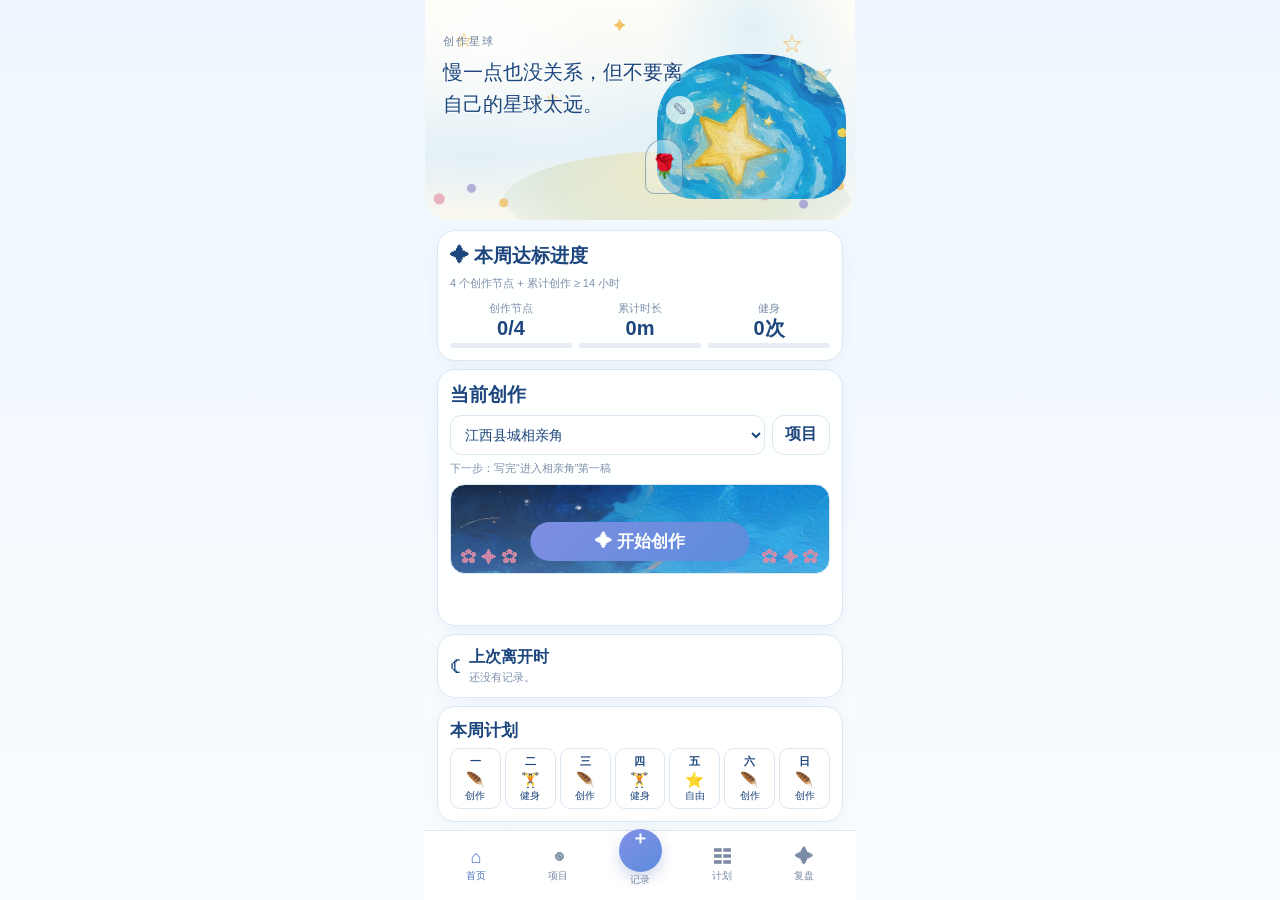
==== commit cdeccfcc: "Refactor home hero into independent visual layers" ====
--- a/index.html
+++ b/index.html
@@ -9,16 +9,33 @@
 <meta name="apple-mobile-web-app-title" content="创作星球">
 <link rel="manifest" href="./manifest.webmanifest">
 <link rel="apple-touch-icon" href="./icon-192.png">
-<title>创作星球 · 单屏版</title>
+<title>创作星球</title>
+<link rel="stylesheet" href="./theme.css?v=1">
 <link rel="stylesheet" href="./styles.css?v=3">
+<link rel="stylesheet" href="./hero.css?v=1">
 </head>
 <body>
 <div id="app">
 <section id="home" class="page active">
-  <div class="hero" style="background-image:url('./hero1.jpg')">
-    <div class="heroText">
-      <div class="kicker">创作星球</div>
-      <div class="quoteBox"><span id="homeQuote">慢一点也没关系，但不要离自己的星球太远。</span><button id="editQuote">✎</button></div>
+  <div class="hero homeHero" aria-label="创作星球首页插画">
+    <div class="homeHero-bg"></div>
+    <div class="homeHero-wash"></div>
+    <div class="homeHero-stars" aria-hidden="true">
+      <span class="homeHero-star s1">☆</span>
+      <span class="homeHero-star s2">✦</span>
+      <span class="homeHero-star s3">☆</span>
+      <span class="homeHero-star s4">✦</span>
+      <span class="homeHero-star s5">☆</span>
+    </div>
+    <div class="homeHero-planet" aria-hidden="true">🪐</div>
+    <div class="homeHero-ground" aria-hidden="true"></div>
+    <div class="homeHero-flowerLeft" aria-hidden="true"></div>
+    <div class="homeHero-flowerRight" aria-hidden="true"></div>
+    <div class="homeHero-character" aria-hidden="true"><img src="./hero1.jpg" alt=""></div>
+    <div class="homeHero-rose" aria-hidden="true">🌹</div>
+    <div class="homeHero-copy">
+      <div class="homeHero-label">创作星球</div>
+      <p class="homeHero-quote"><span id="homeQuote">慢一点也没关系，但不要离自己的星球太远</span><button id="editQuote" class="homeHero-edit" aria-label="编辑鼓励语">✎</button></p>
     </div>
   </div>
   <div class="content">
@@ -99,40 +116,10 @@
 </div>
 
 <div id="quoteModal" class="modal"><div class="sheet"><div class="sectionTitle">修改顶部鼓励语</div><textarea id="quoteInput"></textarea><div class="actionRow"><button class="secondary close">取消</button><button id="saveQuote" class="primary">保存</button></div></div></div>
-
-<div id="planModal" class="modal"><div class="sheet">
-  <div id="planTitle" class="sectionTitle">调整计划</div>
-  <div class="formLabel">类型</div><select id="planType"><option>创作</option><option>健身</option><option>自由</option><option>休息</option></select>
-  <div class="row"><div style="flex:1"><div class="formLabel">开始</div><input id="planStart" type="time"></div><div style="flex:1"><div class="formLabel">结束</div><input id="planEnd" type="time"></div></div>
-  <div class="formLabel">是否计入创作节点</div><select id="planNode"><option value="true">是</option><option value="false">否</option></select>
-  <div class="formLabel">备注</div><input id="planNote">
-  <div class="actionRow"><button class="secondary close">取消</button><button id="savePlan" class="primary">保存</button></div>
-</div></div>
-
-<div id="endModal" class="modal"><div class="sheet">
-  <div class="sectionTitle">结束这次创作</div><div class="small">本次时长：<b id="endDuration"></b></div>
-  <div class="formLabel">这次推进了什么？</div><textarea id="endDone"></textarea>
-  <div class="formLabel">下一次从哪里继续？</div><textarea id="endNext"></textarea>
-  <div class="formLabel">进入状态怎么样？</div><div class="moods"><button class="mood" data-mood="很难进去">😵 很难</button><button class="mood" data-mood="慢慢进去了">🙂 慢慢进入</button><button class="mood" data-mood="很沉浸">✦ 很沉浸</button></div>
-  <div class="actionRow"><button class="secondary close">返回</button><button id="saveSession" class="primary">保存记录</button></div>
-</div></div>
-
-<div id="manualModal" class="modal"><div class="sheet">
-  <div class="sectionTitle">手动补录</div>
-  <div class="formLabel">日期</div><input id="manualDate" type="date">
-  <div class="formLabel">项目</div><select id="manualProject"></select>
-  <div class="formLabel">类型</div><select id="manualType"><option>写作</option><option>研究</option><option>剪辑</option><option>拍摄</option><option>采访</option><option>分镜</option><option>阅读输入</option><option>复盘</option><option>健身</option><option>其他</option></select>
-  <div class="formLabel">分钟</div><input id="manualMinutes" type="number" min="1" max="900" value="60">
-  <div class="formLabel">推进了什么</div><textarea id="manualDone"></textarea>
-  <div class="actionRow"><button class="secondary close">取消</button><button id="saveManual" class="primary">保存</button></div>
-</div></div>
-
-<div id="reviewModal" class="modal"><div class="sheet">
-  <div class="sectionTitle">本周复盘</div>
-  <div class="formLabel">这周我做成了什么？</div><textarea id="weekDone"></textarea>
-  <div class="formLabel">下周最重要的一个作品增量</div><textarea id="nextWeekGoal"></textarea>
-  <div class="actionRow"><button class="secondary close">取消</button><button id="saveReview" class="primary">保存</button></div>
-</div></div>
+<div id="planModal" class="modal"><div class="sheet"><div id="planTitle" class="sectionTitle">调整计划</div><div class="formLabel">类型</div><select id="planType"><option>创作</option><option>健身</option><option>自由</option><option>休息</option></select><div class="row"><div style="flex:1"><div class="formLabel">开始</div><input id="planStart" type="time"></div><div style="flex:1"><div class="formLabel">结束</div><input id="planEnd" type="time"></div></div><div class="formLabel">是否计入创作节点</div><select id="planNode"><option value="true">是</option><option value="false">否</option></select><div class="formLabel">备注</div><input id="planNote"><div class="actionRow"><button class="secondary close">取消</button><button id="savePlan" class="primary">保存</button></div></div></div>
+<div id="endModal" class="modal"><div class="sheet"><div class="sectionTitle">结束这次创作</div><div class="small">本次时长：<b id="endDuration"></b></div><div class="formLabel">这次推进了什么？</div><textarea id="endDone"></textarea><div class="formLabel">下一次从哪里继续？</div><textarea id="endNext"></textarea><div class="formLabel">进入状态怎么样？</div><div class="moods"><button class="mood" data-mood="很难进去">😵 很难</button><button class="mood" data-mood="慢慢进去了">🙂 慢慢进入</button><button class="mood" data-mood="很沉浸">✦ 很沉浸</button></div><div class="actionRow"><button class="secondary close">返回</button><button id="saveSession" class="primary">保存记录</button></div></div></div>
+<div id="manualModal" class="modal"><div class="sheet"><div class="sectionTitle">手动补录</div><div class="formLabel">日期</div><input id="manualDate" type="date"><div class="formLabel">项目</div><select id="manualProject"></select><div class="formLabel">类型</div><select id="manualType"><option>写作</option><option>研究</option><option>剪辑</option><option>拍摄</option><option>采访</option><option>分镜</option><option>阅读输入</option><option>复盘</option><option>健身</option><option>其他</option></select><div class="formLabel">分钟</div><input id="manualMinutes" type="number" min="1" max="900" value="60"><div class="formLabel">推进了什么</div><textarea id="manualDone"></textarea><div class="actionRow"><button class="secondary close">取消</button><button id="saveManual" class="primary">保存</button></div></div></div>
+<div id="reviewModal" class="modal"><div class="sheet"><div class="sectionTitle">本周复盘</div><div class="formLabel">这周我做成了什么？</div><textarea id="weekDone"></textarea><div class="formLabel">下周最重要的一个作品增量</div><textarea id="nextWeekGoal"></textarea><div class="actionRow"><button class="secondary close">取消</button><button id="saveReview" class="primary">保存</button></div></div></div>
 <div id="toast" class="toast">已保存</div>
 <script src="./app.js?v=3"></script>
 </body>
--- a/theme.css
+++ b/theme.css
@@ -0,0 +1,23 @@
+:root{
+  /* 只放视觉变量：改颜色时不碰布局 */
+  --paper:#fffdf7;
+  --paper-soft:#fbf8ef;
+  --wash-blue:#eaf4f8;
+  --wash-blue-2:#dceef6;
+  --ink:#234b79;
+  --ink-soft:#6f839d;
+  --line:#d9e6ef;
+  --gold:#e8bc54;
+  --flower-pink:#dca0b2;
+  --flower-lilac:#9f9aca;
+  --leaf:#7ca58c;
+  --cta:#557fc8;
+  --cta-2:#7e8cde;
+  --card:rgba(255,253,247,.94);
+  --shadow:0 6px 20px rgba(63,90,115,.08);
+  --radius-lg:22px;
+  --radius-md:16px;
+  --navH:70px;
+  --font-ui:-apple-system,BlinkMacSystemFont,"SF Pro Text","PingFang SC","Microsoft YaHei",sans-serif;
+  --font-art:STKaiti,KaiTi,"Songti SC",serif;
+}
--- a/hero.css
+++ b/hero.css
@@ -0,0 +1,128 @@
+/* Home Hero：只管布局，不定义全局配色 */
+#home .hero{
+  position:relative;
+  height:220px;
+  flex:0 0 220px;
+  overflow:hidden;
+  border-radius:0 0 24px 24px;
+  background:none;
+  isolation:isolate;
+}
+#home .hero:after{display:none}
+.homeHero-bg{
+  position:absolute;
+  inset:0;
+  z-index:0;
+  background:
+    radial-gradient(circle at 16% 12%,rgba(255,255,255,.82),transparent 24%),
+    radial-gradient(circle at 76% 12%,rgba(220,238,246,.82),transparent 26%),
+    linear-gradient(180deg,var(--paper) 0%,var(--wash-blue) 70%,var(--paper-soft) 100%);
+}
+.homeHero-wash{
+  position:absolute;
+  inset:0;
+  z-index:1;
+  opacity:.58;
+  pointer-events:none;
+  background:
+    radial-gradient(ellipse at 60% 60%,rgba(180,217,234,.35),transparent 38%),
+    radial-gradient(ellipse at 12% 72%,rgba(194,220,235,.28),transparent 28%);
+}
+.homeHero-stars{position:absolute;inset:0;z-index:2;pointer-events:none}
+.homeHero-star{position:absolute;color:var(--gold);font-family:var(--font-art);line-height:1;opacity:.88}
+.homeHero-star.s1{left:7%;top:14%;font-size:18px}.homeHero-star.s2{left:44%;top:9%;font-size:12px}.homeHero-star.s3{right:12%;top:15%;font-size:22px}.homeHero-star.s4{right:35%;top:34%;font-size:11px}.homeHero-star.s5{left:28%;top:42%;font-size:14px}
+.homeHero-planet{position:absolute;right:5%;top:29%;z-index:2;font-size:24px;opacity:.72;transform:rotate(-8deg)}
+.homeHero-copy{
+  position:absolute;
+  left:18px;
+  top:max(34px,calc(env(safe-area-inset-top) + 10px));
+  width:58%;
+  z-index:7;
+}
+.homeHero-label{font-size:11px;letter-spacing:.18em;color:var(--ink-soft);margin-bottom:8px}
+.homeHero-quote{
+  position:relative;
+  margin:0;
+  color:var(--ink);
+  font-family:var(--font-art);
+  font-size:20px;
+  line-height:1.58;
+  font-weight:500;
+  text-shadow:0 1px 0 rgba(255,255,255,.75);
+}
+.homeHero-edit{
+  position:absolute;
+  right:-2px;
+  bottom:-4px;
+  width:28px;
+  height:28px;
+  border:0;
+  border-radius:50%;
+  background:rgba(255,253,247,.72);
+  color:var(--ink-soft);
+  font-size:15px;
+  display:grid;
+  place-items:center;
+}
+.homeHero-character{
+  position:absolute;
+  right:2%;
+  bottom:21px;
+  width:44%;
+  height:145px;
+  z-index:5;
+  pointer-events:none;
+  overflow:hidden;
+}
+.homeHero-character img{
+  width:100%;
+  height:100%;
+  object-fit:cover;
+  object-position:71% 72%;
+  border-radius:46% 46% 20% 20%;
+  mix-blend-mode:multiply;
+  opacity:.9;
+}
+.homeHero-rose{
+  position:absolute;
+  right:40%;
+  bottom:26px;
+  z-index:6;
+  width:38px;
+  height:55px;
+  border:1.5px solid rgba(78,117,145,.55);
+  border-radius:19px 19px 9px 9px;
+  background:linear-gradient(180deg,rgba(255,255,255,.42),rgba(255,255,255,.12));
+  display:grid;
+  place-items:center;
+  font-size:23px;
+  box-shadow:inset 0 0 10px rgba(190,220,232,.25);
+}
+.homeHero-flowerLeft,.homeHero-flowerRight{
+  position:absolute;
+  z-index:4;
+  bottom:0;
+  height:66px;
+  width:30%;
+  pointer-events:none;
+  opacity:.86;
+  background-repeat:no-repeat;
+}
+.homeHero-flowerLeft{left:-2%;background:radial-gradient(circle at 18% 68%,#e8a7b6 0 5px,transparent 6px),radial-gradient(circle at 43% 52%,#a9a3d3 0 4px,transparent 5px),radial-gradient(circle at 68% 74%,#efc36f 0 4px,transparent 5px)}
+.homeHero-flowerRight{right:-3%;background:radial-gradient(circle at 20% 62%,#e6a4b6 0 5px,transparent 6px),radial-gradient(circle at 50% 76%,#a4a0d1 0 4px,transparent 5px),radial-gradient(circle at 78% 48%,#efc36f 0 4px,transparent 5px)}
+.homeHero-ground{
+  position:absolute;
+  left:18%;
+  right:1%;
+  bottom:-36px;
+  height:105px;
+  z-index:3;
+  border-radius:50% 50% 0 0;
+  background:radial-gradient(ellipse at 50% 20%,rgba(239,232,194,.92),rgba(218,228,206,.72) 52%,rgba(207,226,214,.34) 74%,transparent 76%);
+}
+@media(max-height:780px){
+  #home .hero{height:198px;flex-basis:198px}
+  .homeHero-copy{top:max(28px,calc(env(safe-area-inset-top) + 7px))}
+  .homeHero-quote{font-size:18px;line-height:1.5}
+  .homeHero-character{height:132px;bottom:16px}
+}
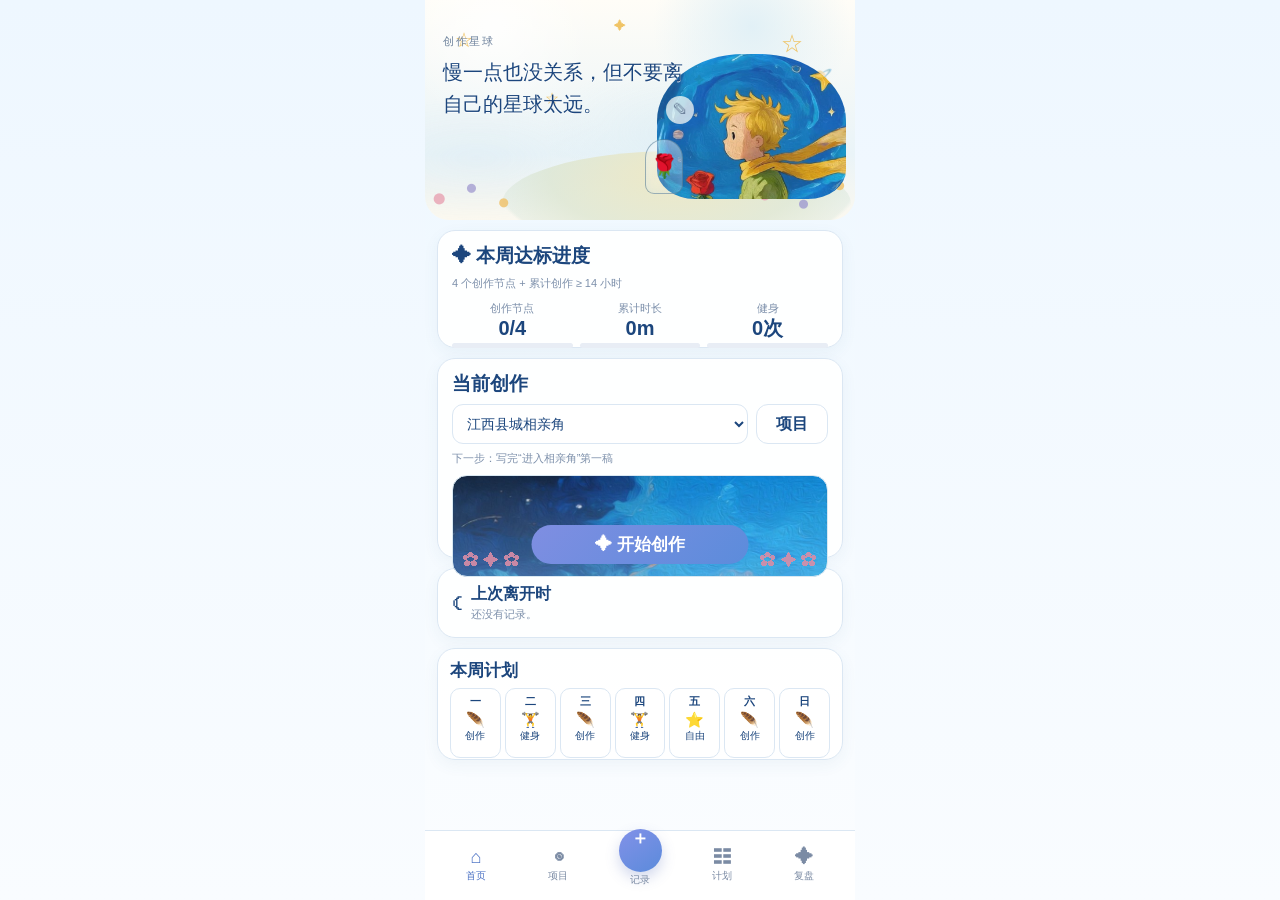
==== commit cd558643: "Load fixed-ratio home layout and correct hero asset" ====
--- a/index.html
+++ b/index.html
@@ -10,9 +10,10 @@
 <link rel="manifest" href="./manifest.webmanifest">
 <link rel="apple-touch-icon" href="./icon-192.png">
 <title>创作星球</title>
-<link rel="stylesheet" href="./theme.css?v=1">
-<link rel="stylesheet" href="./styles.css?v=3">
-<link rel="stylesheet" href="./hero.css?v=1">
+<link rel="stylesheet" href="./theme.css?v=2">
+<link rel="stylesheet" href="./styles.css?v=4">
+<link rel="stylesheet" href="./hero.css?v=2">
+<link rel="stylesheet" href="./home-layout.css?v=1">
 </head>
 <body>
 <div id="app">
@@ -31,7 +32,7 @@
     <div class="homeHero-ground" aria-hidden="true"></div>
     <div class="homeHero-flowerLeft" aria-hidden="true"></div>
     <div class="homeHero-flowerRight" aria-hidden="true"></div>
-    <div class="homeHero-character" aria-hidden="true"><img src="./hero1.jpg" alt=""></div>
+    <div class="homeHero-character" aria-hidden="true"><img src="./hero2.jpg" alt=""></div>
     <div class="homeHero-rose" aria-hidden="true">🌹</div>
     <div class="homeHero-copy">
       <div class="homeHero-label">创作星球</div>
--- a/home-layout.css
+++ b/home-layout.css
@@ -0,0 +1,37 @@
+/* Home page geometry only. Visual tokens live in theme.css; hero illustration composition lives in hero.css. */
+#home.page.active{
+  display:block;
+  overflow-y:auto;
+  overscroll-behavior-y:contain;
+  -webkit-overflow-scrolling:touch;
+  scrollbar-width:none;
+}
+#home.page.active::-webkit-scrollbar{display:none}
+#home .content{
+  display:grid;
+  grid-template-rows:118px 200px 70px 112px;
+  gap:10px;
+  padding:10px 12px 18px;
+  min-height:auto;
+  flex:none;
+}
+#home .homeTop,
+#home .currentCard,
+#home .leaveCard,
+#home .weekCard{
+  min-height:0;
+  height:auto;
+  flex:none;
+}
+#home .homeTop{padding:12px 14px}
+#home .currentCard{padding:12px 14px;overflow:visible}
+#home .currentTop{grid-template-columns:minmax(0,1fr) 72px;gap:8px}
+#home .nextLine{margin-top:7px;line-height:1.4;white-space:nowrap;overflow:hidden;text-overflow:ellipsis}
+#home .gate{height:102px;margin-top:9px}
+#home .leaveCard{padding:10px 14px}
+#home .weekCard{padding:10px 12px}
+#home .weekStrip{height:70px;align-items:stretch}
+#home .dayChip{padding:5px 1px;min-width:0}
+@media (display-mode:standalone){
+  #home .content{padding-bottom:14px}
+}
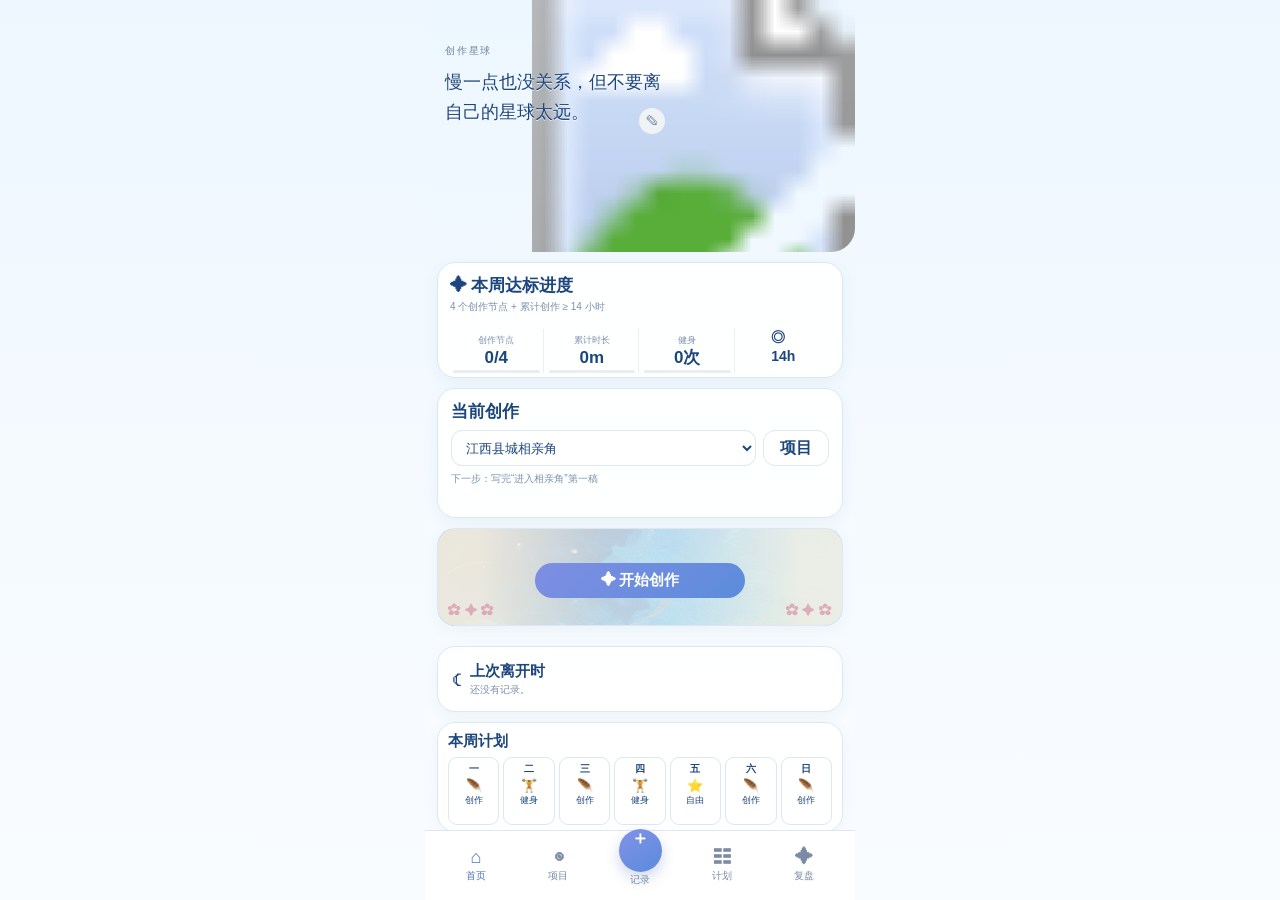
==== commit 6d33e7a0: "Simplify home hero to single illustration layer" ====
--- a/index.html
+++ b/index.html
@@ -12,31 +12,17 @@
 <title>创作星球</title>
 <link rel="stylesheet" href="./theme.css?v=2">
 <link rel="stylesheet" href="./styles.css?v=4">
-<link rel="stylesheet" href="./hero.css?v=2">
+<link rel="stylesheet" href="./hero.css?v=3">
 <link rel="stylesheet" href="./home-layout.css?v=1">
 </head>
 <body>
 <div id="app">
 <section id="home" class="page active">
   <div class="hero homeHero" aria-label="创作星球首页插画">
-    <div class="homeHero-bg"></div>
-    <div class="homeHero-wash"></div>
-    <div class="homeHero-stars" aria-hidden="true">
-      <span class="homeHero-star s1">☆</span>
-      <span class="homeHero-star s2">✦</span>
-      <span class="homeHero-star s3">☆</span>
-      <span class="homeHero-star s4">✦</span>
-      <span class="homeHero-star s5">☆</span>
-    </div>
-    <div class="homeHero-planet" aria-hidden="true">🪐</div>
-    <div class="homeHero-ground" aria-hidden="true"></div>
-    <div class="homeHero-flowerLeft" aria-hidden="true"></div>
-    <div class="homeHero-flowerRight" aria-hidden="true"></div>
-    <div class="homeHero-character" aria-hidden="true"><img src="./hero2.jpg" alt=""></div>
-    <div class="homeHero-rose" aria-hidden="true">🌹</div>
+    <img class="homeHero-art" src="./home-hero-art.svg" alt="少年坐在自己的小星球上，身边有一朵玫瑰，远处是星空" decoding="async" fetchpriority="high">
     <div class="homeHero-copy">
       <div class="homeHero-label">创作星球</div>
-      <p class="homeHero-quote"><span id="homeQuote">慢一点也没关系，但不要离自己的星球太远</span><button id="editQuote" class="homeHero-edit" aria-label="编辑鼓励语">✎</button></p>
+      <p class="homeHero-quote"><span id="homeQuote">慢一点也没关系，<br>但不要离自己的星球太远</span><button id="editQuote" class="homeHero-edit" aria-label="编辑鼓励语">✎</button></p>
     </div>
   </div>
   <div class="content">
--- a/hero.css
+++ b/hero.css
@@ -1,128 +1,31 @@
-/* Home Hero：只管布局，不定义全局配色 */
+/* Home Hero：仅控制首页头图的布局与图层位置，不负责全局配色 */
 #home .hero{
   position:relative;
-  height:220px;
-  flex:0 0 220px;
+  height:252px;
+  flex:0 0 252px;
   overflow:hidden;
   border-radius:0 0 24px 24px;
   background:none;
   isolation:isolate;
 }
 #home .hero:after{display:none}
-.homeHero-bg{
-  position:absolute;
-  inset:0;
-  z-index:0;
-  background:
-    radial-gradient(circle at 16% 12%,rgba(255,255,255,.82),transparent 24%),
-    radial-gradient(circle at 76% 12%,rgba(220,238,246,.82),transparent 26%),
-    linear-gradient(180deg,var(--paper) 0%,var(--wash-blue) 70%,var(--paper-soft) 100%);
-}
-.homeHero-wash{
-  position:absolute;
-  inset:0;
-  z-index:1;
-  opacity:.58;
-  pointer-events:none;
-  background:
-    radial-gradient(ellipse at 60% 60%,rgba(180,217,234,.35),transparent 38%),
-    radial-gradient(ellipse at 12% 72%,rgba(194,220,235,.28),transparent 28%);
-}
-.homeHero-stars{position:absolute;inset:0;z-index:2;pointer-events:none}
-.homeHero-star{position:absolute;color:var(--gold);font-family:var(--font-art);line-height:1;opacity:.88}
-.homeHero-star.s1{left:7%;top:14%;font-size:18px}.homeHero-star.s2{left:44%;top:9%;font-size:12px}.homeHero-star.s3{right:12%;top:15%;font-size:22px}.homeHero-star.s4{right:35%;top:34%;font-size:11px}.homeHero-star.s5{left:28%;top:42%;font-size:14px}
-.homeHero-planet{position:absolute;right:5%;top:29%;z-index:2;font-size:24px;opacity:.72;transform:rotate(-8deg)}
-.homeHero-copy{
-  position:absolute;
-  left:18px;
-  top:max(34px,calc(env(safe-area-inset-top) + 10px));
-  width:58%;
-  z-index:7;
-}
-.homeHero-label{font-size:11px;letter-spacing:.18em;color:var(--ink-soft);margin-bottom:8px}
-.homeHero-quote{
-  position:relative;
-  margin:0;
-  color:var(--ink);
-  font-family:var(--font-art);
-  font-size:20px;
-  line-height:1.58;
-  font-weight:500;
-  text-shadow:0 1px 0 rgba(255,255,255,.75);
-}
-.homeHero-edit{
-  position:absolute;
-  right:-2px;
-  bottom:-4px;
-  width:28px;
-  height:28px;
-  border:0;
-  border-radius:50%;
-  background:rgba(255,253,247,.72);
-  color:var(--ink-soft);
-  font-size:15px;
-  display:grid;
-  place-items:center;
-}
-.homeHero-character{
-  position:absolute;
-  right:2%;
-  bottom:21px;
-  width:44%;
-  height:145px;
-  z-index:5;
-  pointer-events:none;
-  overflow:hidden;
-}
-.homeHero-character img{
-  width:100%;
-  height:100%;
-  object-fit:cover;
-  object-position:71% 72%;
-  border-radius:46% 46% 20% 20%;
-  mix-blend-mode:multiply;
-  opacity:.9;
-}
-.homeHero-rose{
-  position:absolute;
-  right:40%;
-  bottom:26px;
-  z-index:6;
-  width:38px;
-  height:55px;
-  border:1.5px solid rgba(78,117,145,.55);
-  border-radius:19px 19px 9px 9px;
-  background:linear-gradient(180deg,rgba(255,255,255,.42),rgba(255,255,255,.12));
-  display:grid;
-  place-items:center;
-  font-size:23px;
-  box-shadow:inset 0 0 10px rgba(190,220,232,.25);
-}
-.homeHero-flowerLeft,.homeHero-flowerRight{
-  position:absolute;
-  z-index:4;
-  bottom:0;
-  height:66px;
-  width:30%;
-  pointer-events:none;
-  opacity:.86;
-  background-repeat:no-repeat;
-}
-.homeHero-flowerLeft{left:-2%;background:radial-gradient(circle at 18% 68%,#e8a7b6 0 5px,transparent 6px),radial-gradient(circle at 43% 52%,#a9a3d3 0 4px,transparent 5px),radial-gradient(circle at 68% 74%,#efc36f 0 4px,transparent 5px)}
-.homeHero-flowerRight{right:-3%;background:radial-gradient(circle at 20% 62%,#e6a4b6 0 5px,transparent 6px),radial-gradient(circle at 50% 76%,#a4a0d1 0 4px,transparent 5px),radial-gradient(circle at 78% 48%,#efc36f 0 4px,transparent 5px)}
-.homeHero-ground{
-  position:absolute;
-  left:18%;
-  right:1%;
-  bottom:-36px;
-  height:105px;
-  z-index:3;
-  border-radius:50% 50% 0 0;
-  background:radial-gradient(ellipse at 50% 20%,rgba(239,232,194,.92),rgba(218,228,206,.72) 52%,rgba(207,226,214,.34) 74%,transparent 76%);
-}
-@media(max-height:780px){
-  #home .hero{height:198px;flex-basis:198px}
-  .homeHero-copy{top:max(28px,calc(env(safe-area-inset-top) + 7px))}
-  .homeHero-quote{font-size:18px;line-height:1.5}
-  .homeHero-character{height:132px;bottom:16px}
-}
+.homeHero-bg{position:absolute;inset:0;z-index:0;background:linear-gradient(180deg,var(--paper) 0%,#f8fbf7 38%,var(--wash-blue) 78%,var(--paper-soft) 100%)}
+.homeHero-wash{position:absolute;inset:0;z-index:1;opacity:.65;pointer-events:none;background:radial-gradient(circle at 15% 10%,rgba(255,255,255,.92),transparent 30%),radial-gradient(ellipse at 74% 18%,rgba(218,238,246,.64),transparent 34%),radial-gradient(ellipse at 48% 75%,rgba(206,229,237,.34),transparent 46%)}
+.homeHero-stars{position:absolute;inset:0;z-index:3;pointer-events:none}
+.homeHero-star{position:absolute;color:var(--gold);font-family:var(--font-art);line-height:1;opacity:.78}
+.homeHero-star.s1{left:7%;top:17%;font-size:17px}.homeHero-star.s2{left:44%;top:11%;font-size:10px}.homeHero-star.s3{right:10%;top:13%;font-size:22px}.homeHero-star.s4{right:32%;top:31%;font-size:10px}.homeHero-star.s5{left:28%;top:45%;font-size:13px}
+.homeHero-planet{position:absolute;right:9%;top:22%;z-index:4;font-size:22px;opacity:.48;transform:rotate(-8deg)}
+.homeHero-copy{position:absolute;left:20px;top:max(44px,calc(env(safe-area-inset-top) + 18px));width:51%;z-index:8}
+.homeHero-label{font-size:10px;letter-spacing:.18em;color:var(--ink-soft);margin-bottom:10px}
+.homeHero-quote{position:relative;margin:0;color:var(--ink);font-family:var(--font-art);font-size:18px;line-height:1.64;font-weight:500;text-shadow:0 1px 0 rgba(255,255,255,.8)}
+.homeHero-edit{position:absolute;right:-1px;bottom:-7px;width:26px;height:26px;border:0;border-radius:50%;background:rgba(255,253,247,.72);color:var(--ink-soft);font-size:13px;display:grid;place-items:center}
+/* 独立插画层：透明渐隐 SVG 覆盖在右半区域；HTML 文案和装饰仍完全独立 */
+.homeHero-character{position:absolute;inset:0;z-index:5;pointer-events:none;background:url('./home-hero-art.svg') center/100% 100% no-repeat;overflow:visible}
+.homeHero-character img{display:none}
+/* 玫瑰已经包含在插画层，保留 DOM 但隐藏，后续可换成独立 PNG */
+.homeHero-rose{display:none}
+.homeHero-flowerLeft,.homeHero-flowerRight{position:absolute;z-index:6;bottom:2px;height:58px;width:24%;pointer-events:none;opacity:.50;background-repeat:no-repeat}
+.homeHero-flowerLeft{left:-2%;background:radial-gradient(circle at 18% 68%,#e8a7b6 0 4px,transparent 5px),radial-gradient(circle at 43% 52%,#a9a3d3 0 4px,transparent 5px),radial-gradient(circle at 68% 74%,#efc36f 0 4px,transparent 5px)}
+.homeHero-flowerRight{right:-3%;background:radial-gradient(circle at 20% 62%,#e6a4b6 0 4px,transparent 5px),radial-gradient(circle at 50% 76%,#a4a0d1 0 4px,transparent 5px),radial-gradient(circle at 78% 48%,#efc36f 0 4px,transparent 5px)}
+.homeHero-ground{position:absolute;left:16%;right:0;bottom:-42px;height:112px;z-index:2;border-radius:50% 50% 0 0;background:radial-gradient(ellipse at 50% 20%,rgba(239,232,194,.72),rgba(218,228,206,.52) 52%,rgba(207,226,214,.18) 74%,transparent 77%)}
+@media(max-width:390px){#home .hero{height:244px;flex-basis:244px}.homeHero-copy{width:52%}.homeHero-quote{font-size:17px}}
--- a/home-layout.css
+++ b/home-layout.css
@@ -9,29 +9,93 @@
 #home.page.active::-webkit-scrollbar{display:none}
 #home .content{
   display:grid;
-  grid-template-rows:118px 200px 70px 112px;
+  grid-template-rows:116px 248px 66px 110px;
   gap:10px;
-  padding:10px 12px 18px;
+  padding:10px 12px 22px;
   min-height:auto;
   flex:none;
 }
 #home .homeTop,
 #home .currentCard,
 #home .leaveCard,
-#home .weekCard{
-  min-height:0;
-  height:auto;
-  flex:none;
+#home .weekCard{min-height:0;height:auto;flex:none}
+
+/* 进度卡：确认稿是轻量四列，而不是三块大数字 */
+#home .homeTop{padding:11px 12px}
+#home .homeTop .sectionTitle{font-size:17px;margin-bottom:3px}
+#home .homeTop>.small{font-size:10px}
+#home .homeTop .stats{grid-template-columns:repeat(4,1fr);gap:2px;margin-top:7px!important;align-items:end}
+#home .homeTop .stat{padding:0 3px;border-right:1px solid rgba(120,145,170,.15)}
+#home .homeTop .stat:nth-child(3){border-right:1px solid rgba(120,145,170,.15)}
+#home .homeTop .stat strong{font-size:17px;margin:2px 0 3px}
+#home .homeTop .stat .small{font-size:9px}
+#home .homeTop .bar{height:3px}
+#home .homeTop .stats::after{
+  content:"◎\A 14h";
+  white-space:pre;
+  display:flex;
+  height:52px;
+  flex-direction:column;
+  align-items:center;
+  justify-content:center;
+  color:var(--ink);
+  font-size:14px;
+  line-height:1.35;
+  font-weight:700;
 }
-#home .homeTop{padding:12px 14px}
-#home .currentCard{padding:12px 14px;overflow:visible}
-#home .currentTop{grid-template-columns:minmax(0,1fr) 72px;gap:8px}
-#home .nextLine{margin-top:7px;line-height:1.4;white-space:nowrap;overflow:hidden;text-overflow:ellipsis}
-#home .gate{height:102px;margin-top:9px}
-#home .leaveCard{padding:10px 14px}
-#home .weekCard{padding:10px 12px}
-#home .weekStrip{height:70px;align-items:stretch}
-#home .dayChip{padding:5px 1px;min-width:0}
-@media (display-mode:standalone){
-  #home .content{padding-bottom:14px}
+
+/* 当前项目 + 独立开始创作横幅。wrapper 透明，两个视觉板块各自成卡片 */
+#home .currentCard{
+  position:relative;
+  overflow:visible;
+  padding:12px 14px;
+  background:transparent;
+  border:0;
+  box-shadow:none;
 }
+#home .currentCard::before{
+  content:"";
+  position:absolute;
+  left:0;right:0;top:0;
+  height:128px;
+  border:1px solid var(--line);
+  border-radius:18px;
+  background:var(--card);
+  box-shadow:0 5px 16px rgba(55,98,144,.06);
+  z-index:0;
+}
+#home .currentCard>.sectionTitle,#home .currentTop,#home .nextLine{position:relative;z-index:2}
+#home .currentCard>.sectionTitle{font-size:17px;margin-bottom:7px}
+#home .currentTop{grid-template-columns:minmax(0,1fr) 66px;gap:7px}
+#home .currentTop select{min-height:36px;font-size:13px}
+#home .currentTop .secondary{min-height:36px;padding:6px 9px}
+#home .nextLine{margin-top:6px;line-height:1.35;font-size:10px;white-space:nowrap;overflow:hidden;text-overflow:ellipsis}
+#home .gate{
+  position:absolute;
+  left:0;right:0;top:140px;
+  height:98px;
+  margin:0;
+  border-radius:18px;
+  overflow:hidden;
+  border:1px solid var(--line);
+  background:
+    linear-gradient(180deg,rgba(255,255,255,.18),rgba(248,251,247,.18)),
+    linear-gradient(90deg,rgba(249,242,225,.92) 0 10%,rgba(232,244,247,.74) 42% 58%,rgba(249,242,225,.92) 90% 100%),
+    url('./hero5.jpg') center 64%/cover no-repeat;
+  box-shadow:0 5px 16px rgba(55,98,144,.06);
+}
+#home .gate:before,#home .gate:after{content:"✿  ✦  ✿";bottom:7px;font-size:13px;opacity:.68}
+#home .gate button{bottom:27px;width:52%;min-height:35px;font-size:15px}
+#home .gate::marker{display:none}
+
+#home .leaveCard{padding:9px 14px;align-items:center}
+#home .leaveCard .sectionTitle{font-size:15px!important}
+#home .leaveCard .small{font-size:10px}
+#home .moon{font-size:20px}
+
+#home .weekCard{padding:9px 10px}
+#home .weekCard>.sectionTitle{font-size:15px!important;margin-bottom:6px!important}
+#home .weekStrip{height:68px;align-items:stretch}
+#home .dayChip{padding:4px 1px;min-width:0;border-radius:9px;font-size:8.5px}
+#home .dayChip b{font-size:10px}.dayChip .ic{font-size:13px;margin:3px 0}
+@media (display-mode:standalone){#home .content{padding-bottom:14px}}
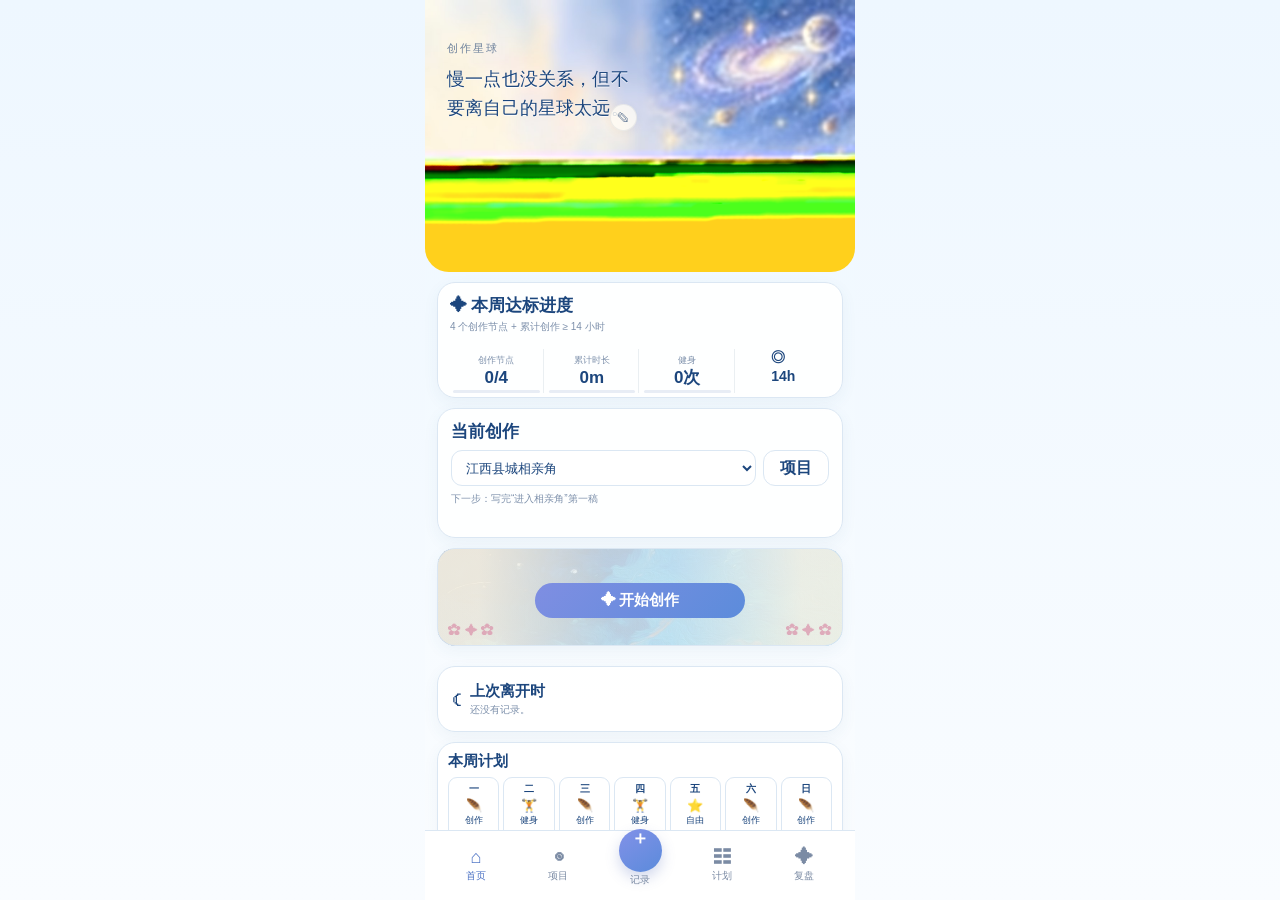
==== commit 5d4fae12: "Use Safari-safe JPG hero asset" ====
--- a/index.html
+++ b/index.html
@@ -12,14 +12,14 @@
 <title>创作星球</title>
 <link rel="stylesheet" href="./theme.css?v=2">
 <link rel="stylesheet" href="./styles.css?v=4">
-<link rel="stylesheet" href="./hero.css?v=3">
+<link rel="stylesheet" href="./hero.css?v=4">
 <link rel="stylesheet" href="./home-layout.css?v=1">
 </head>
 <body>
 <div id="app">
 <section id="home" class="page active">
   <div class="hero homeHero" aria-label="创作星球首页插画">
-    <img class="homeHero-art" src="./home-hero-art.svg" alt="少年坐在自己的小星球上，身边有一朵玫瑰，远处是星空" decoding="async" fetchpriority="high">
+    <img class="homeHero-art" src="./assets/home-hero-1200x760.jpg?v=1" width="1200" height="760" alt="少年坐在自己的小星球上，身边有一朵玫瑰，远处是星空" decoding="async" fetchpriority="high">
     <div class="homeHero-copy">
       <div class="homeHero-label">创作星球</div>
       <p class="homeHero-quote"><span id="homeQuote">慢一点也没关系，<br>但不要离自己的星球太远</span><button id="editQuote" class="homeHero-edit" aria-label="编辑鼓励语">✎</button></p>
--- a/hero.css
+++ b/hero.css
@@ -1,31 +1,89 @@
-/* Home Hero：仅控制首页头图的布局与图层位置，不负责全局配色 */
-#home .hero{
+/* 首页 Hero：单一完整插画 + 独立 HTML 文案。禁止再拆人物、星星、花草等绝对定位素材。 */
+#home .hero.homeHero{
   position:relative;
-  height:252px;
-  flex:0 0 252px;
+  width:100%;
+  height:auto;
+  aspect-ratio:30 / 19;
+  min-height:232px;
+  max-height:268px;
+  flex:0 0 auto;
   overflow:hidden;
   border-radius:0 0 24px 24px;
-  background:none;
+  background:#f7f5eb;
   isolation:isolate;
 }
-#home .hero:after{display:none}
-.homeHero-bg{position:absolute;inset:0;z-index:0;background:linear-gradient(180deg,var(--paper) 0%,#f8fbf7 38%,var(--wash-blue) 78%,var(--paper-soft) 100%)}
-.homeHero-wash{position:absolute;inset:0;z-index:1;opacity:.65;pointer-events:none;background:radial-gradient(circle at 15% 10%,rgba(255,255,255,.92),transparent 30%),radial-gradient(ellipse at 74% 18%,rgba(218,238,246,.64),transparent 34%),radial-gradient(ellipse at 48% 75%,rgba(206,229,237,.34),transparent 46%)}
-.homeHero-stars{position:absolute;inset:0;z-index:3;pointer-events:none}
-.homeHero-star{position:absolute;color:var(--gold);font-family:var(--font-art);line-height:1;opacity:.78}
-.homeHero-star.s1{left:7%;top:17%;font-size:17px}.homeHero-star.s2{left:44%;top:11%;font-size:10px}.homeHero-star.s3{right:10%;top:13%;font-size:22px}.homeHero-star.s4{right:32%;top:31%;font-size:10px}.homeHero-star.s5{left:28%;top:45%;font-size:13px}
-.homeHero-planet{position:absolute;right:9%;top:22%;z-index:4;font-size:22px;opacity:.48;transform:rotate(-8deg)}
-.homeHero-copy{position:absolute;left:20px;top:max(44px,calc(env(safe-area-inset-top) + 18px));width:51%;z-index:8}
-.homeHero-label{font-size:10px;letter-spacing:.18em;color:var(--ink-soft);margin-bottom:10px}
-.homeHero-quote{position:relative;margin:0;color:var(--ink);font-family:var(--font-art);font-size:18px;line-height:1.64;font-weight:500;text-shadow:0 1px 0 rgba(255,255,255,.8)}
-.homeHero-edit{position:absolute;right:-1px;bottom:-7px;width:26px;height:26px;border:0;border-radius:50%;background:rgba(255,253,247,.72);color:var(--ink-soft);font-size:13px;display:grid;place-items:center}
-/* 独立插画层：透明渐隐 SVG 覆盖在右半区域；HTML 文案和装饰仍完全独立 */
-.homeHero-character{position:absolute;inset:0;z-index:5;pointer-events:none;background:url('./home-hero-art.svg') center/100% 100% no-repeat;overflow:visible}
-.homeHero-character img{display:none}
-/* 玫瑰已经包含在插画层，保留 DOM 但隐藏，后续可换成独立 PNG */
-.homeHero-rose{display:none}
-.homeHero-flowerLeft,.homeHero-flowerRight{position:absolute;z-index:6;bottom:2px;height:58px;width:24%;pointer-events:none;opacity:.50;background-repeat:no-repeat}
-.homeHero-flowerLeft{left:-2%;background:radial-gradient(circle at 18% 68%,#e8a7b6 0 4px,transparent 5px),radial-gradient(circle at 43% 52%,#a9a3d3 0 4px,transparent 5px),radial-gradient(circle at 68% 74%,#efc36f 0 4px,transparent 5px)}
-.homeHero-flowerRight{right:-3%;background:radial-gradient(circle at 20% 62%,#e6a4b6 0 4px,transparent 5px),radial-gradient(circle at 50% 76%,#a4a0d1 0 4px,transparent 5px),radial-gradient(circle at 78% 48%,#efc36f 0 4px,transparent 5px)}
-.homeHero-ground{position:absolute;left:16%;right:0;bottom:-42px;height:112px;z-index:2;border-radius:50% 50% 0 0;background:radial-gradient(ellipse at 50% 20%,rgba(239,232,194,.72),rgba(218,228,206,.52) 52%,rgba(207,226,214,.18) 74%,transparent 77%)}
-@media(max-width:390px){#home .hero{height:244px;flex-basis:244px}.homeHero-copy{width:52%}.homeHero-quote{font-size:17px}}
+#home .hero.homeHero:after{display:none}
+
+.homeHero-art{
+  position:absolute;
+  inset:0;
+  z-index:0;
+  display:block;
+  width:100%;
+  height:100%;
+  object-fit:cover;
+  object-position:center;
+  border:0;
+}
+
+/* 左侧约 42% 为文案安全区；插画本身负责所有绘画元素。 */
+.homeHero-copy{
+  position:absolute;
+  z-index:1;
+  left:clamp(18px,5.1vw,22px);
+  top:max(42px,calc(env(safe-area-inset-top) + 17px));
+  width:46%;
+  max-width:188px;
+  color:var(--ink);
+}
+.homeHero-label{
+  margin:0 0 10px;
+  color:var(--ink-soft);
+  font-size:11px;
+  line-height:1.2;
+  letter-spacing:.18em;
+}
+.homeHero-quote{
+  position:relative;
+  margin:0;
+  color:var(--ink);
+  font-family:var(--font-art);
+  font-size:18px;
+  font-weight:500;
+  line-height:1.62;
+  letter-spacing:.01em;
+  text-shadow:0 1px 0 rgba(255,255,255,.82);
+}
+.homeHero-edit{
+  position:absolute;
+  right:-2px;
+  bottom:-7px;
+  display:grid;
+  place-items:center;
+  width:27px;
+  height:27px;
+  padding:0;
+  border:1px solid rgba(88,107,126,.10);
+  border-radius:50%;
+  background:rgba(255,253,247,.78);
+  color:var(--ink-soft);
+  font-size:13px;
+  line-height:1;
+  box-shadow:0 2px 8px rgba(57,73,89,.05);
+}
+.homeHero-edit:active{transform:scale(.96)}
+
+@media(max-width:390px){
+  #home .hero.homeHero{min-height:232px}
+  .homeHero-copy{left:18px;top:max(40px,calc(env(safe-area-inset-top) + 16px));width:47%}
+  .homeHero-label{font-size:10px;margin-bottom:9px}
+  .homeHero-quote{font-size:17px;line-height:1.62}
+}
+
+@media(min-width:391px) and (max-width:402px){
+  .homeHero-copy{width:46%}
+}
+
+@media(min-width:403px){
+  #home .hero.homeHero{max-height:276px}
+}
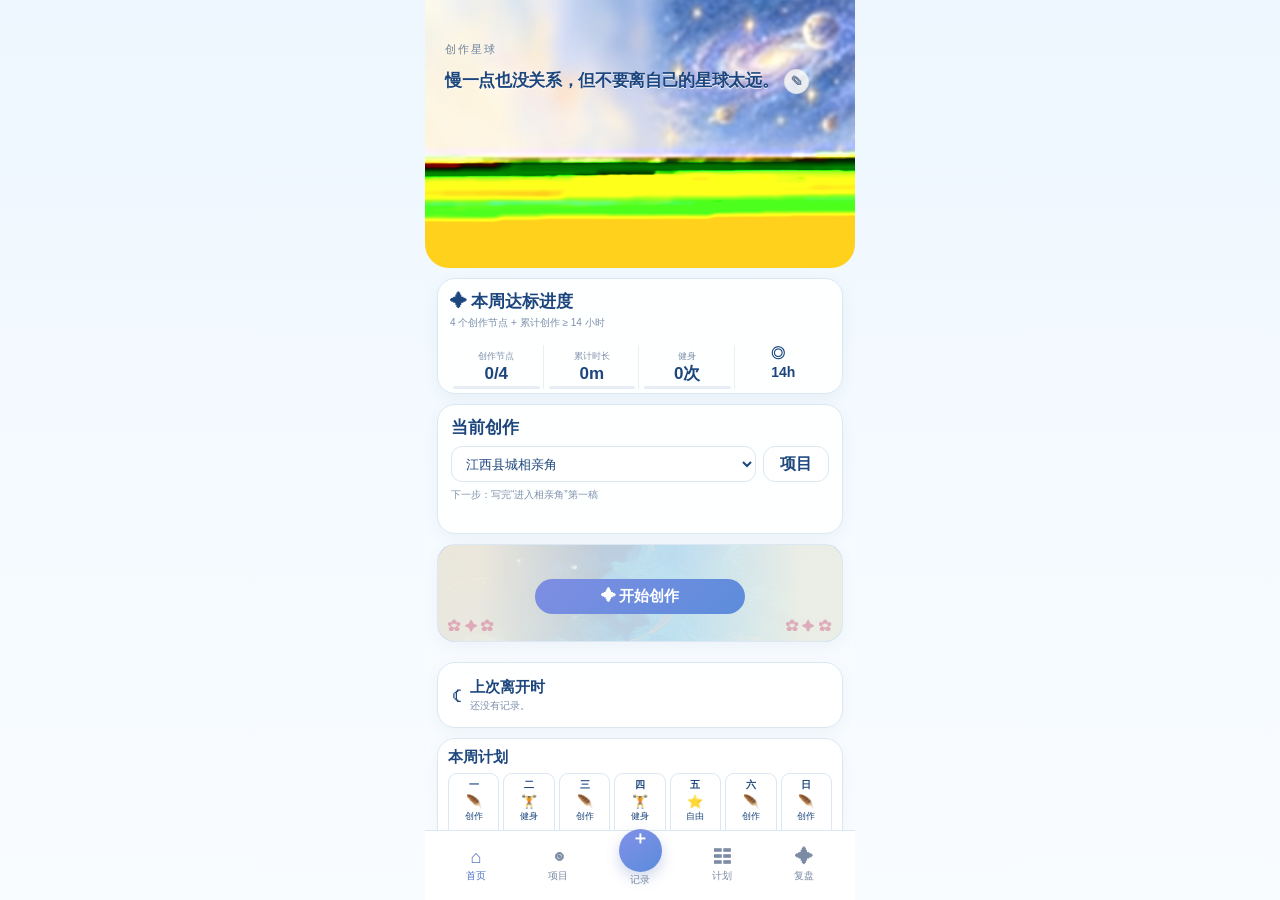
==== commit 5bd1d2b7: "Bust hero CSS cache after iPhone fix" ====
--- a/index.html
+++ b/index.html
@@ -12,14 +12,14 @@
 <title>创作星球</title>
 <link rel="stylesheet" href="./theme.css?v=2">
 <link rel="stylesheet" href="./styles.css?v=4">
-<link rel="stylesheet" href="./hero.css?v=4">
+<link rel="stylesheet" href="./hero.css?v=5">
 <link rel="stylesheet" href="./home-layout.css?v=1">
 </head>
 <body>
 <div id="app">
 <section id="home" class="page active">
   <div class="hero homeHero" aria-label="创作星球首页插画">
-    <img class="homeHero-art" src="./assets/home-hero-1200x760.jpg?v=1" width="1200" height="760" alt="少年坐在自己的小星球上，身边有一朵玫瑰，远处是星空" decoding="async" fetchpriority="high">
+    <img class="homeHero-art" src="./assets/home-hero-1200x760.jpg?v=2" width="1200" height="760" alt="少年坐在自己的小星球上，身边有一朵玫瑰，远处是星空" decoding="async" fetchpriority="high">
     <div class="homeHero-copy">
       <div class="homeHero-label">创作星球</div>
       <p class="homeHero-quote"><span id="homeQuote">慢一点也没关系，<br>但不要离自己的星球太远</span><button id="editQuote" class="homeHero-edit" aria-label="编辑鼓励语">✎</button></p>
--- a/hero.css
+++ b/hero.css
@@ -1,89 +1,70 @@
-/* 首页 Hero：单一完整插画 + 独立 HTML 文案。禁止再拆人物、星星、花草等绝对定位素材。 */
+/* 首页 Hero：固定移动端头图高度，避免 iOS Safari 对 aspect-ratio + flex 的异常计算。 */
 #home .hero.homeHero{
   position:relative;
   width:100%;
-  height:auto;
-  aspect-ratio:30 / 19;
-  min-height:232px;
-  max-height:268px;
-  flex:0 0 auto;
+  height:268px !important;
+  min-height:268px !important;
+  max-height:268px !important;
+  flex:0 0 268px !important;
+  aspect-ratio:auto !important;
   overflow:hidden;
   border-radius:0 0 24px 24px;
-  background:#f7f5eb;
+  background:#f8f3e7 url('./assets/home-hero-1200x760.jpg?v=2') center 58% / cover no-repeat;
   isolation:isolate;
 }
 #home .hero.homeHero:after{display:none}
-
-.homeHero-art{
-  position:absolute;
-  inset:0;
-  z-index:0;
-  display:block;
-  width:100%;
-  height:100%;
-  object-fit:cover;
-  object-position:center;
-  border:0;
-}
-
-/* 左侧约 42% 为文案安全区；插画本身负责所有绘画元素。 */
+.homeHero-art{display:none !important}
 .homeHero-copy{
   position:absolute;
   z-index:1;
-  left:clamp(18px,5.1vw,22px);
-  top:max(42px,calc(env(safe-area-inset-top) + 17px));
-  width:46%;
-  max-width:188px;
+  left:20px;
+  top:max(43px,calc(env(safe-area-inset-top) + 17px));
+  width:auto;
+  max-width:none;
   color:var(--ink);
+  pointer-events:none;
 }
-.homeHero-label{
-  margin:0 0 10px;
-  color:var(--ink-soft);
-  font-size:11px;
-  line-height:1.2;
-  letter-spacing:.18em;
-}
+.homeHero-label{margin:0 0 11px;color:var(--ink-soft);font-size:11px;line-height:1.2;letter-spacing:.18em}
 .homeHero-quote{
   position:relative;
+  display:inline-block;
   margin:0;
   color:var(--ink);
   font-family:var(--font-art);
-  font-size:18px;
-  font-weight:500;
+  font-size:17px;
+  font-weight:600;
   line-height:1.62;
-  letter-spacing:.01em;
-  text-shadow:0 1px 0 rgba(255,255,255,.82);
+  letter-spacing:-.02em;
+  white-space:nowrap;
+  text-shadow:0 1px 0 rgba(255,255,255,.84);
+  pointer-events:auto;
 }
 .homeHero-edit{
   position:absolute;
-  right:-2px;
-  bottom:-7px;
+  left:calc(100% + 6px);
+  bottom:1px;
   display:grid;
   place-items:center;
-  width:27px;
-  height:27px;
-  padding:0;
-  border:1px solid rgba(88,107,126,.10);
-  border-radius:50%;
-  background:rgba(255,253,247,.78);
-  color:var(--ink-soft);
-  font-size:13px;
-  line-height:1;
-  box-shadow:0 2px 8px rgba(57,73,89,.05);
+  width:25px;height:25px;padding:0;
+  border:1px solid rgba(88,107,126,.10);border-radius:50%;
+  background:rgba(255,253,247,.82);color:var(--ink-soft);
+  font-size:12px;line-height:1;box-shadow:0 2px 8px rgba(57,73,89,.05)
 }
 .homeHero-edit:active{transform:scale(.96)}
-
-@media(max-width:390px){
-  #home .hero.homeHero{min-height:232px}
-  .homeHero-copy{left:18px;top:max(40px,calc(env(safe-area-inset-top) + 16px));width:47%}
+@media(max-width:375px){
+  #home .hero.homeHero{height:252px!important;min-height:252px!important;max-height:252px!important;flex-basis:252px!important}
+  .homeHero-copy{left:17px;top:max(39px,calc(env(safe-area-inset-top) + 14px))}
   .homeHero-label{font-size:10px;margin-bottom:9px}
-  .homeHero-quote{font-size:17px;line-height:1.62}
+  .homeHero-quote{font-size:15px}
+  .homeHero-edit{width:23px;height:23px;font-size:11px;left:calc(100% + 3px)}
 }
-
+@media(min-width:376px) and (max-width:390px){
+  #home .hero.homeHero{height:258px!important;min-height:258px!important;max-height:258px!important;flex-basis:258px!important}
+  .homeHero-copy{left:18px;top:max(41px,calc(env(safe-area-inset-top) + 15px))}
+  .homeHero-quote{font-size:15.5px}
+}
 @media(min-width:391px) and (max-width:402px){
-  .homeHero-copy{width:46%}
+  #home .hero.homeHero{height:262px!important;min-height:262px!important;max-height:262px!important;flex-basis:262px!important}
+  .homeHero-copy{left:19px}
+  .homeHero-quote{font-size:16px}
 }
-
-@media(min-width:403px){
-  #home .hero.homeHero{max-height:276px}
-}
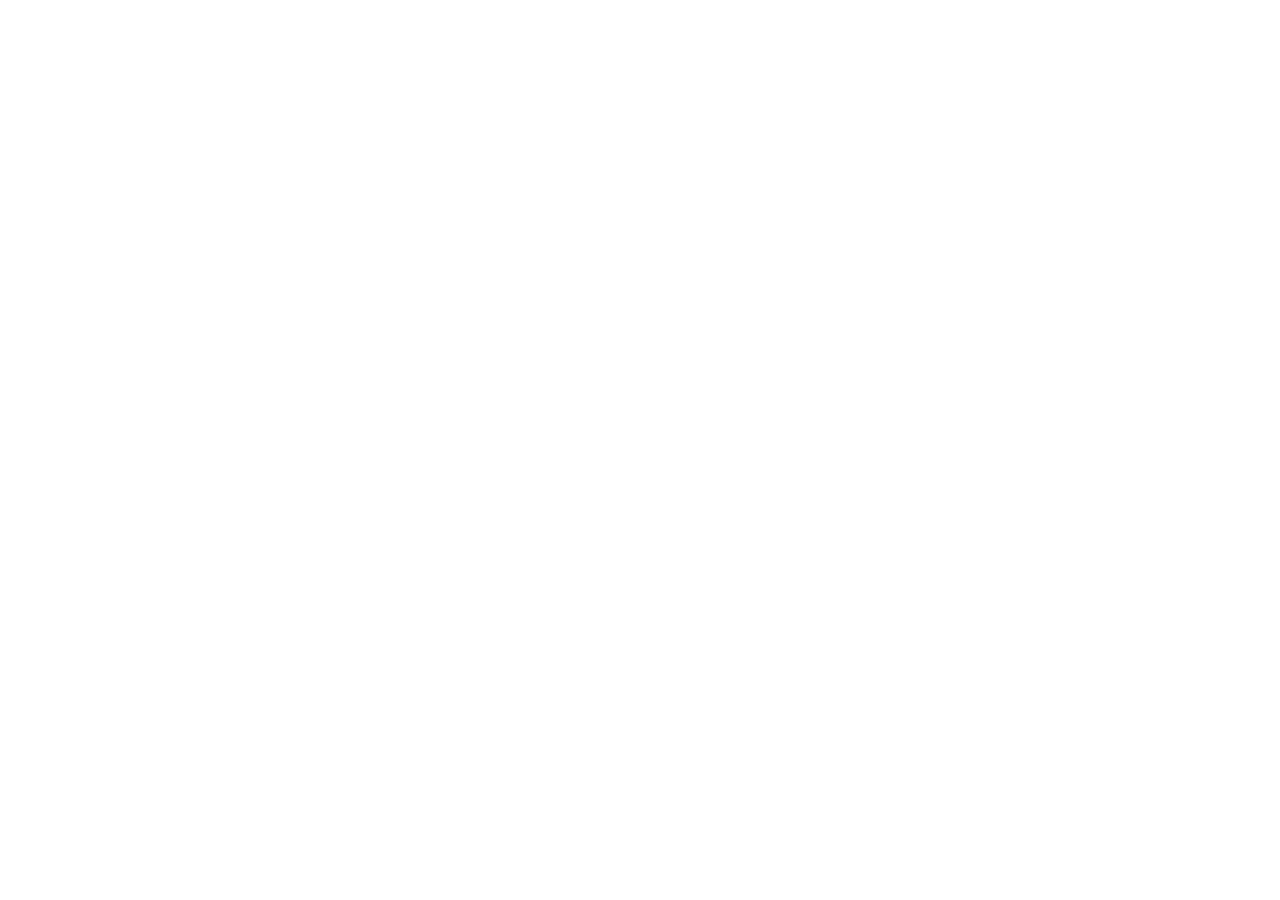
==== commit dd624532: "feat: build Creative Planet V2 foundation" ====
--- a/index.html
+++ b/index.html
@@ -1,113 +1,21 @@
 <!doctype html>
 <html lang="zh-CN">
-<head>
-<meta charset="utf-8">
-<meta name="viewport" content="width=device-width,initial-scale=1,viewport-fit=cover">
-<meta name="theme-color" content="#eef7ff">
-<meta name="apple-mobile-web-app-capable" content="yes">
-<meta name="apple-mobile-web-app-status-bar-style" content="default">
-<meta name="apple-mobile-web-app-title" content="创作星球">
-<link rel="manifest" href="./manifest.webmanifest">
-<link rel="apple-touch-icon" href="./icon-192.png">
-<title>创作星球</title>
-<link rel="stylesheet" href="./theme.css?v=2">
-<link rel="stylesheet" href="./styles.css?v=4">
-<link rel="stylesheet" href="./hero.css?v=5">
-<link rel="stylesheet" href="./home-layout.css?v=1">
-</head>
-<body>
-<div id="app">
-<section id="home" class="page active">
-  <div class="hero homeHero" aria-label="创作星球首页插画">
-    <img class="homeHero-art" src="./assets/home-hero-1200x760.jpg?v=2" width="1200" height="760" alt="少年坐在自己的小星球上，身边有一朵玫瑰，远处是星空" decoding="async" fetchpriority="high">
-    <div class="homeHero-copy">
-      <div class="homeHero-label">创作星球</div>
-      <p class="homeHero-quote"><span id="homeQuote">慢一点也没关系，<br>但不要离自己的星球太远</span><button id="editQuote" class="homeHero-edit" aria-label="编辑鼓励语">✎</button></p>
-    </div>
-  </div>
-  <div class="content">
-    <div class="card homeTop">
-      <div class="sectionTitle">✦ 本周达标进度</div>
-      <div class="small">4 个创作节点 + 累计创作 ≥ 14 小时</div>
-      <div class="stats" style="margin-top:7px">
-        <div class="stat"><span class="small">创作节点</span><strong id="nodeStat">0/4</strong><div class="bar"><span id="nodeBar" style="width:0"></span></div></div>
-        <div class="stat"><span class="small">累计时长</span><strong id="weekTimeStat">0h</strong><div class="bar"><span id="timeBar" style="width:0"></span></div></div>
-        <div class="stat"><span class="small">健身</span><strong id="gymStat">0次</strong><div class="bar"><span id="gymBar" style="width:0;background:linear-gradient(90deg,#78c0a2,#5ba98b)"></span></div></div>
-      </div>
-    </div>
-    <div class="card currentCard">
-      <div class="sectionTitle">当前创作</div>
-      <div class="currentTop"><select id="homeProject"></select><button id="goProjects" class="secondary">项目</button></div>
-      <div class="small nextLine">下一步：<span id="homeNext">未设置</span></div>
-      <div class="gate"><button id="startFromHome" class="primary">✦ 开始创作</button></div>
-    </div>
-    <div class="card leaveCard"><div class="moon">☾</div><div><div class="sectionTitle" style="font-size:16px;margin:0 0 2px">上次离开时</div><div id="lastLeave" class="small">还没有记录。</div></div></div>
-    <div class="card weekCard"><div class="sectionTitle" style="font-size:17px;margin-bottom:6px">本周计划</div><div id="weekStrip" class="weekStrip"></div></div>
-  </div>
-</section>
-
-<section id="projects" class="page">
-  <div class="hero" style="background-image:url('./hero2.jpg')"><div class="heroText"><div class="kicker">把每一个想法，孕育成一颗星球</div><div class="heroTitle">项目星系</div></div></div>
-  <div class="content">
-    <div class="card projectCreate"><div class="row"><input id="newProject" placeholder="输入项目名，例如：县城就业"><button id="addProject" class="primary">＋ 新建</button></div></div>
-    <div class="card projectMain"><div class="sectionTitle">我的项目</div><div id="projectCarousel" class="projectCarousel"></div></div>
-    <div class="card projectFoot"><div class="small">项目可并行存在；每次创作只选择一个。项目多时横向滑动，不占纵向空间。</div></div>
-  </div>
-</section>
-
-<section id="session" class="page">
-  <div class="hero" style="background-image:url('./hero5.jpg')"><div class="heroText"><div class="kicker">走进花丛小径，进入你的故事</div><div class="heroTitle">开始创作</div></div></div>
-  <div class="content">
-    <div class="card sessionCard">
-      <div class="formLabel">选择项目</div><select id="sessionProject"></select>
-      <div class="formLabel">这次做什么</div>
-      <div class="sessionGrid"><select id="sessionType"><option>写作</option><option>研究</option><option>剪辑</option><option>拍摄</option><option>采访</option><option>分镜</option><option>阅读输入</option><option>复盘</option><option>其他</option></select><input id="sessionGoal" placeholder="只推进一件事"></div>
-      <div id="timer" class="timer">00:00:00</div>
-      <div class="sessionActions"><button id="timerBtn" class="primary">开始计时</button><button id="manualBtn" class="secondary">手动补录</button></div>
-    </div>
-  </div>
-</section>
-
-<section id="week" class="page">
-  <div class="hero" style="background-image:url('./hero4.jpg')"><div class="heroText"><div class="kicker">计划是边界，不是考勤</div><div class="heroTitle">本周计划</div></div></div>
-  <div class="content">
-    <div class="card weekIntro"><div class="small">7 天都能改类型、时间和是否计入创作节点。</div></div>
-    <div id="weekGrid" class="weekGrid"></div>
-  </div>
-</section>
-
-<section id="review" class="page">
-  <div class="hero" style="background-image:url('./hero3.jpg')"><div class="heroText"><div class="kicker">每一次回望，都是与未来的自己对话</div><div class="heroTitle">本周复盘</div></div></div>
-  <div class="content">
-    <div class="card reviewTop">
-      <div class="sectionTitle">本周结果</div>
-      <div class="stats"><div class="stat"><span class="small">节点</span><strong id="reviewNodes">0/4</strong></div><div class="stat"><span class="small">创作</span><strong id="reviewHours">0h</strong></div><div class="stat"><span class="small">达标</span><strong id="reviewPass">否</strong></div></div>
-    </div>
-    <div class="reviewGrid">
-      <div class="reviewBox"><div class="sectionTitle" style="font-size:16px">时间去了哪里</div><div id="typeBreak"></div></div>
-      <div class="reviewBox"><div class="sectionTitle" style="font-size:16px">项目投入</div><div id="projectBreak"></div></div>
-    </div>
-    <div class="card reviewFoot">
-      <div class="reviewSummary"><div><div class="sectionTitle" style="font-size:16px;margin-bottom:2px">本周复盘</div><div id="reviewPreview" class="small">还没有写本周复盘。</div></div><button id="openReview" class="primary">填写</button></div>
-    </div>
-  </div>
-</section>
-
-<nav class="bottomNav">
-  <button class="nav active" data-page="home"><b>⌂</b>首页</button>
-  <button class="nav" data-page="projects"><b>◉</b>项目</button>
-  <button class="nav" data-page="session"><b class="plus">＋</b>记录</button>
-  <button class="nav" data-page="week"><b>☷</b>计划</button>
-  <button class="nav" data-page="review"><b>✦</b>复盘</button>
-</nav>
-</div>
-
-<div id="quoteModal" class="modal"><div class="sheet"><div class="sectionTitle">修改顶部鼓励语</div><textarea id="quoteInput"></textarea><div class="actionRow"><button class="secondary close">取消</button><button id="saveQuote" class="primary">保存</button></div></div></div>
-<div id="planModal" class="modal"><div class="sheet"><div id="planTitle" class="sectionTitle">调整计划</div><div class="formLabel">类型</div><select id="planType"><option>创作</option><option>健身</option><option>自由</option><option>休息</option></select><div class="row"><div style="flex:1"><div class="formLabel">开始</div><input id="planStart" type="time"></div><div style="flex:1"><div class="formLabel">结束</div><input id="planEnd" type="time"></div></div><div class="formLabel">是否计入创作节点</div><select id="planNode"><option value="true">是</option><option value="false">否</option></select><div class="formLabel">备注</div><input id="planNote"><div class="actionRow"><button class="secondary close">取消</button><button id="savePlan" class="primary">保存</button></div></div></div>
-<div id="endModal" class="modal"><div class="sheet"><div class="sectionTitle">结束这次创作</div><div class="small">本次时长：<b id="endDuration"></b></div><div class="formLabel">这次推进了什么？</div><textarea id="endDone"></textarea><div class="formLabel">下一次从哪里继续？</div><textarea id="endNext"></textarea><div class="formLabel">进入状态怎么样？</div><div class="moods"><button class="mood" data-mood="很难进去">😵 很难</button><button class="mood" data-mood="慢慢进去了">🙂 慢慢进入</button><button class="mood" data-mood="很沉浸">✦ 很沉浸</button></div><div class="actionRow"><button class="secondary close">返回</button><button id="saveSession" class="primary">保存记录</button></div></div></div>
-<div id="manualModal" class="modal"><div class="sheet"><div class="sectionTitle">手动补录</div><div class="formLabel">日期</div><input id="manualDate" type="date"><div class="formLabel">项目</div><select id="manualProject"></select><div class="formLabel">类型</div><select id="manualType"><option>写作</option><option>研究</option><option>剪辑</option><option>拍摄</option><option>采访</option><option>分镜</option><option>阅读输入</option><option>复盘</option><option>健身</option><option>其他</option></select><div class="formLabel">分钟</div><input id="manualMinutes" type="number" min="1" max="900" value="60"><div class="formLabel">推进了什么</div><textarea id="manualDone"></textarea><div class="actionRow"><button class="secondary close">取消</button><button id="saveManual" class="primary">保存</button></div></div></div>
-<div id="reviewModal" class="modal"><div class="sheet"><div class="sectionTitle">本周复盘</div><div class="formLabel">这周我做成了什么？</div><textarea id="weekDone"></textarea><div class="formLabel">下周最重要的一个作品增量</div><textarea id="nextWeekGoal"></textarea><div class="actionRow"><button class="secondary close">取消</button><button id="saveReview" class="primary">保存</button></div></div></div>
-<div id="toast" class="toast">已保存</div>
-<script src="./app.js?v=3"></script>
-</body>
-</html>+  <head>
+    <meta charset="UTF-8" />
+    <meta name="viewport" content="width=device-width, initial-scale=1, viewport-fit=cover" />
+    <meta name="theme-color" content="#edf5fb" />
+    <meta name="apple-mobile-web-app-capable" content="yes" />
+    <meta name="apple-mobile-web-app-status-bar-style" content="default" />
+    <meta name="apple-mobile-web-app-title" content="创作星球" />
+    <meta
+      name="description"
+      content="保护创作时间、记录作品推进、完成每周计划与复盘的个人创作陪伴工具。"
+    />
+    <link rel="apple-touch-icon" href="./icon-192.png" />
+    <title>创作星球</title>
+  </head>
+  <body>
+    <div id="root"></div>
+    <script type="module" src="/src/main.tsx"></script>
+  </body>
+</html>
